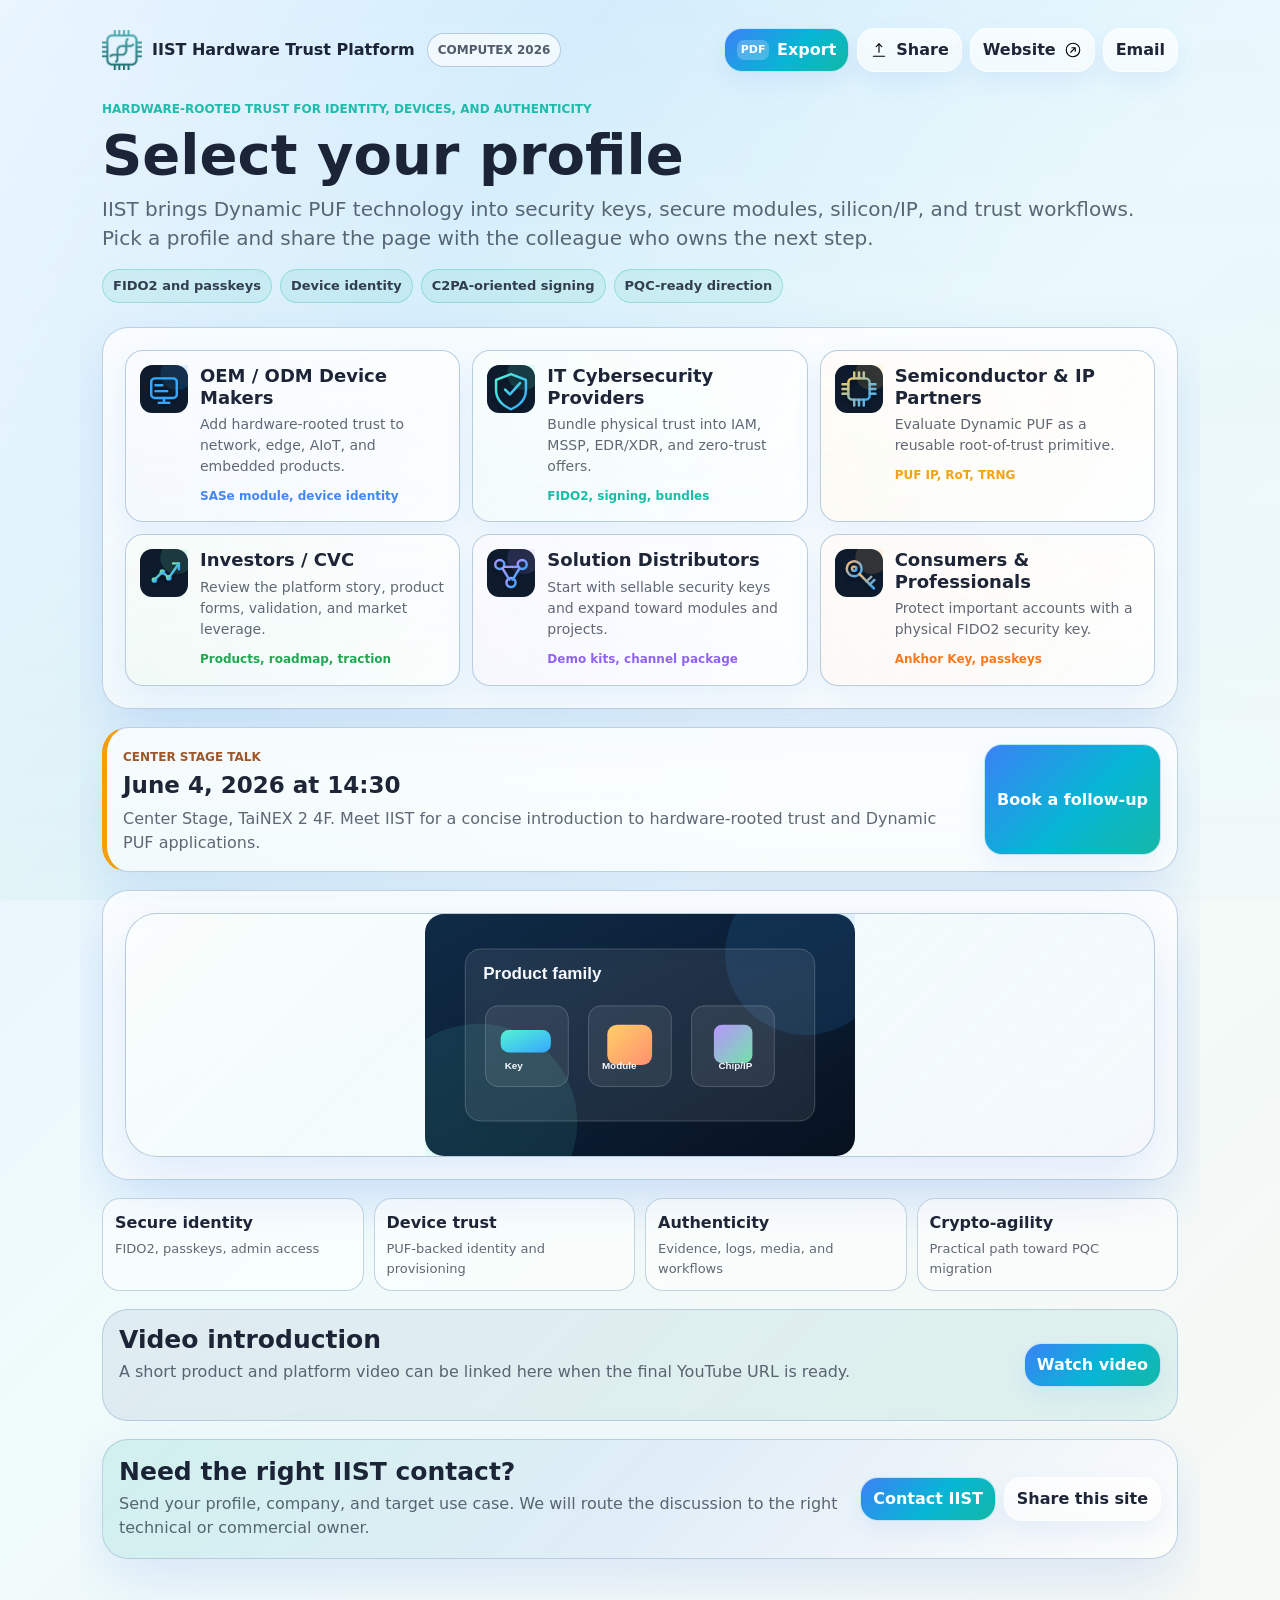
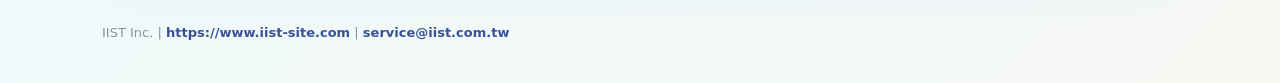
==== index.html @ 04128ac1 "Edit order landing" ====
<!doctype html>
<html lang="en">
<head>
  <meta charset="utf-8">
  <meta name="viewport" content="width=device-width, initial-scale=1">
  <title>IIST Hardware Trust Platform | COMPUTEX 2026</title>
  <meta name="description" content="Mobile brochure for IIST hardware-rooted trust solutions at COMPUTEX 2026.">
  <link rel="stylesheet" href="assets/style.css">
</head>
<body>
  <div class="page-shell">
    <header class="site-header">
      <div class="brand-row">
        <a class="brand" href="index.html" aria-label="IIST COMPUTEX 2026 home">
          <img src="assets/iist-logo.png" alt="" width="40" height="40">
          <span>IIST Hardware Trust Platform</span>
        </a>
        <span class="event-pill">COMPUTEX 2026</span>
      </div>
      <nav class="page-actions" aria-label="Page actions">
        <button class="action primary" type="button" data-print-page>
          <span class="pdf-mark" aria-hidden="true">PDF</span>
          Export
        </button>
        <button class="action secondary" type="button" data-share-page aria-describedby="share-status">
          <img class="action-icon" src="assets/icon-share.svg" alt="" width="18" height="18">
          Share
        </button>
        <a class="button-link secondary" href="https://www.iist-site.com">
          Website
          <img class="action-icon" src="assets/icon-external.svg" alt="" width="18" height="18">
        </a>
        <a class="button-link secondary" href="mailto:service@iist.com.tw?subject=COMPUTEX%202026%20IIST%20Inquiry">Email</a>
      </nav>
    </header>

    <main>
      <section class="hero home-hero">
        <div class="hero-copy">
          <p class="eyebrow">Hardware-rooted trust for identity, devices, and authenticity</p>
          <h1>Select your profile</h1>
          <p class="lede">IIST brings Dynamic PUF technology into security keys, secure modules, silicon/IP, and trust workflows. Pick a profile and share the page with the colleague who owns the next step.</p>
          <div class="chip-row" aria-label="Core themes">
            <span class="chip">FIDO2 and passkeys</span>
            <span class="chip">Device identity</span>
            <span class="chip">C2PA-oriented signing</span>
            <span class="chip">PQC-ready direction</span>
          </div>
        </div>
      </section>

      <section class="content-band" aria-labelledby="profiles-title">
        <div class="section-inner">
          <h2 class="visually-hidden" id="profiles-title">Profile choices</h2>
          <div class="persona-grid">
            <a class="persona-card" style="--card-rgb: 59, 130, 246" href="pages/oem-odm.html">
              <img src="assets/icon-device.svg" alt="" width="48" height="48">
              <div>
                <h3>OEM / ODM Device Makers</h3>
                <p>Add hardware-rooted trust to network, edge, AIoT, and embedded products.</p>
                <span class="card-kicker">SASe module, device identity</span>
              </div>
            </a>
            <a class="persona-card" style="--card-rgb: 20, 184, 166" href="pages/cybersecurity.html">
              <img src="assets/icon-shield.svg" alt="" width="48" height="48">
              <div>
                <h3>IT Cybersecurity Providers</h3>
                <p>Bundle physical trust into IAM, MSSP, EDR/XDR, and zero-trust offers.</p>
                <span class="card-kicker">FIDO2, signing, bundles</span>
              </div>
            </a>
            <a class="persona-card" style="--card-rgb: 245, 158, 11" href="pages/semiconductor.html">
              <img src="assets/icon-chip.svg" alt="" width="48" height="48">
              <div>
                <h3>Semiconductor &amp; IP Partners</h3>
                <p>Evaluate Dynamic PUF as a reusable root-of-trust primitive.</p>
                <span class="card-kicker">PUF IP, RoT, TRNG</span>
              </div>
            </a>
            <a class="persona-card" style="--card-rgb: 22, 163, 74" href="pages/vc-cvc.html">
              <img src="assets/icon-growth.svg" alt="" width="48" height="48">
              <div>
                <h3>Investors / CVC</h3>
                <p>Review the platform story, product forms, validation, and market leverage.</p>
                <span class="card-kicker">Products, roadmap, traction</span>
              </div>
            </a>
            <a class="persona-card" style="--card-rgb: 139, 92, 246" href="pages/distributors.html">
              <img src="assets/icon-network.svg" alt="" width="48" height="48">
              <div>
                <h3>Solution Distributors</h3>
                <p>Start with sellable security keys and expand toward modules and projects.</p>
                <span class="card-kicker">Demo kits, channel package</span>
              </div>
            </a>
            <a class="persona-card" style="--card-rgb: 249, 115, 22" href="pages/consumers.html">
              <img src="assets/icon-key.svg" alt="" width="48" height="48">
              <div>
                <h3>Consumers &amp; Professionals</h3>
                <p>Protect important accounts with a physical FIDO2 security key.</p>
                <span class="card-kicker">Ankhor Key, passkeys</span>
              </div>
            </a>
          </div>
        </div>
      </section>

      <section class="talk-band" aria-labelledby="talk-title">
        <div>
          <span class="talk-label">Center Stage talk</span>
          <strong id="talk-title">June 4, 2026 at 14:30</strong>
          <p>Center Stage, TaiNEX 2 4F. Meet IIST for a concise introduction to hardware-rooted trust and Dynamic PUF applications.</p>
        </div>
        <a class="button-link primary" href="mailto:service@iist.com.tw?subject=COMPUTEX%202026%20Center%20Stage%20Talk%20Follow-up">Book a follow-up</a>
      </section>

      <section class="content-band desktop-product-band" aria-label="IIST product family overview">
        <div class="section-inner">
          <figure class="hero-visual wide">
            <img src="assets/visual-products.svg" alt="IIST product family overview">
          </figure>
        </div>
      </section>

      <section class="focus-strip" aria-label="IIST focus areas">
        <div class="focus-item"><strong>Secure identity</strong><span>FIDO2, passkeys, admin access</span></div>
        <div class="focus-item"><strong>Device trust</strong><span>PUF-backed identity and provisioning</span></div>
        <div class="focus-item"><strong>Authenticity</strong><span>Evidence, logs, media, and workflows</span></div>
        <div class="focus-item"><strong>Crypto-agility</strong><span>Practical path toward PQC migration</span></div>
      </section>

      <section class="media-band" aria-labelledby="video-title">
        <div>
          <h2 id="video-title">Video introduction</h2>
          <p>A short product and platform video can be linked here when the final YouTube URL is ready.</p>
          <div class="video-status" id="video-status" role="status" aria-live="polite"></div>
        </div>
        <a class="button-link primary" href="#" data-video-placeholder>Watch video</a>
      </section>

      <section class="contact-band">
        <div>
          <h2>Need the right IIST contact?</h2>
          <p>Send your profile, company, and target use case. We will route the discussion to the right technical or commercial owner.</p>
        </div>
        <div class="contact-actions">
          <a class="button-link primary" href="mailto:service@iist.com.tw?subject=COMPUTEX%202026%20IIST%20Inquiry">Contact IIST</a>
          <button class="action secondary" type="button" data-share-page aria-describedby="share-status">Share this site</button>
        </div>
      </section>
    </main>

    <footer class="site-footer">
      <div id="share-status" class="share-status" role="status" aria-live="polite"></div>
      <div>IIST Inc. | <a href="https://www.iist-site.com">https://www.iist-site.com</a> | <a href="mailto:service@iist.com.tw">service@iist.com.tw</a></div>
    </footer>
  </div>
  <script src="assets/site.js"></script>
</body>
</html>
---- assets/style.css ----
:root {
  --primary-blue: #3b82f6;
  --primary-blue-dark: #2563eb;
  --accent-teal: #14b8a6;
  --accent-cyan: #06b6d4;
  --accent-sky: #38bdf8;
  --accent-navy: #1e3a8a;
  --window: #edf5ff;
  --surface: rgba(255, 255, 255, 0.72);
  --surface-strong: rgba(255, 255, 255, 0.86);
  --surface-soft: rgba(255, 255, 255, 0.54);
  --border: rgba(170, 194, 217, 0.74);
  --border-strong: rgba(118, 148, 181, 0.72);
  --text: rgba(15, 23, 42, 0.94);
  --muted: rgba(30, 41, 59, 0.70);
  --quiet: rgba(51, 65, 85, 0.56);
  --on-accent: rgba(255, 255, 255, 0.98);
  --accent: #14b8a6;
  --accent-rgb: 20, 184, 166;
  --warm: #f59e0b;
  --radius-sm: 14px;
  --radius-md: 18px;
  --radius-lg: 26px;
  --radius-xl: 32px;
  --shadow: 0 22px 55px rgba(37, 99, 235, 0.12);
  --font: "Segoe UI Variable Text", Aptos, "Segoe UI", system-ui, sans-serif;
}

* {
  box-sizing: border-box;
}

html {
  scroll-behavior: smooth;
}

body {
  margin: 0;
  min-width: 320px;
  font-family: var(--font);
  color: var(--text);
  background:
    linear-gradient(135deg, rgba(219, 234, 254, 0.76), rgba(240, 253, 250, 0.72) 46%, rgba(255, 251, 235, 0.54)),
    var(--window);
  line-height: 1.5;
  text-rendering: optimizeLegibility;
  overflow-x: hidden;
}

body::before {
  content: "";
  position: fixed;
  inset: 0;
  z-index: -1;
  background:
    linear-gradient(120deg, rgba(255, 255, 255, 0.62), rgba(255, 255, 255, 0.08) 34%, rgba(255, 255, 255, 0.42) 68%),
    linear-gradient(180deg, rgba(56, 189, 248, 0.13), rgba(20, 184, 166, 0.06));
  pointer-events: none;
}

a {
  color: inherit;
  text-decoration: none;
}

button,
input,
textarea {
  font: inherit;
}

button {
  cursor: pointer;
}

img {
  display: block;
  max-width: 100%;
}

.visually-hidden {
  position: absolute;
  width: 1px;
  height: 1px;
  margin: -1px;
  padding: 0;
  overflow: hidden;
  clip: rect(0 0 0 0);
  white-space: nowrap;
  border: 0;
}

.page-shell {
  width: min(1120px, 100%);
  margin: 0 auto;
  padding: 12px 14px 28px;
  overflow-x: hidden;
}

.site-header {
  display: grid;
  gap: 10px;
  align-items: center;
  padding: 4px 0 10px;
}

.brand-row {
  display: flex;
  align-items: center;
  justify-content: space-between;
  gap: 12px;
}

.brand {
  display: inline-flex;
  min-width: 0;
  align-items: center;
  gap: 10px;
  font-weight: 780;
}

.brand img {
  width: 40px;
  height: 40px;
  object-fit: contain;
  flex: 0 0 auto;
}

.brand span {
  min-width: 0;
  overflow-wrap: anywhere;
}

.event-pill {
  flex: 0 0 auto;
  border: 1px solid rgba(170, 194, 217, 0.84);
  background: rgba(255, 255, 255, 0.62);
  color: rgba(30, 41, 59, 0.76);
  border-radius: 999px;
  padding: 7px 10px;
  font-size: 12px;
  font-weight: 720;
}

.page-actions {
  display: grid;
  grid-template-columns: repeat(2, minmax(0, 1fr));
  gap: 8px;
}

.action,
.button-link {
  min-height: 42px;
  display: inline-flex;
  align-items: center;
  justify-content: center;
  gap: 8px;
  border-radius: var(--radius-md);
  border: 1px solid rgba(255, 255, 255, 0.72);
  background: linear-gradient(180deg, rgba(255, 255, 255, 0.88), rgba(255, 255, 255, 0.68));
  color: var(--text);
  font-weight: 720;
  padding: 9px 12px;
  box-shadow: 0 10px 24px rgba(37, 99, 235, 0.08);
  white-space: nowrap;
}

.action:hover,
.button-link:hover {
  border-color: rgba(56, 189, 248, 0.72);
}

.action.primary,
.button-link.primary {
  background: linear-gradient(135deg, var(--primary-blue), var(--accent-cyan) 56%, var(--accent-teal));
  color: var(--on-accent);
}

.action.secondary,
.button-link.secondary {
  background: linear-gradient(180deg, rgba(255, 255, 255, 0.72), rgba(255, 255, 255, 0.54));
}

.action-icon {
  width: 18px;
  height: 18px;
  flex: 0 0 auto;
}

.pdf-mark {
  display: inline-flex;
  align-items: center;
  justify-content: center;
  width: 32px;
  min-width: 32px;
  height: 20px;
  border-radius: 7px;
  background: rgba(30, 58, 138, 0.10);
  color: rgba(30, 58, 138, 0.92);
  font-size: 11px;
  font-weight: 820;
}

.action.primary .pdf-mark {
  background: rgba(255, 255, 255, 0.22);
  color: var(--on-accent);
}

.hero {
  display: grid;
  gap: 18px;
  padding: 12px 0 6px;
}

.home-hero {
  display: block;
}

.hero-copy {
  min-width: 0;
  max-width: 100%;
}

.eyebrow {
  margin: 0 0 8px;
  color: rgba(var(--accent-rgb), 0.95);
  font-size: 12px;
  font-weight: 820;
  text-transform: uppercase;
  letter-spacing: 0;
}

h1,
h2,
h3,
p {
  overflow-wrap: anywhere;
}

h1 {
  margin: 0;
  font-size: 39px;
  line-height: 1.02;
  letter-spacing: 0;
}

h2 {
  margin: 0;
  font-size: 25px;
  line-height: 1.12;
  letter-spacing: 0;
}

h3 {
  margin: 0;
  font-size: 18px;
  line-height: 1.2;
  letter-spacing: 0;
}

.lede {
  margin: 12px 0 0;
  color: var(--muted);
  font-size: 18px;
  line-height: 1.46;
}

.hero-visual {
  margin: 0;
  min-height: 208px;
  display: grid;
  place-items: center;
  border: 1px solid rgba(170, 194, 217, 0.84);
  border-radius: var(--radius-xl);
  background:
    linear-gradient(135deg, rgba(255, 255, 255, 0.88), rgba(255, 255, 255, 0.54)),
    linear-gradient(135deg, rgba(var(--accent-rgb), 0.22), rgba(59, 130, 246, 0.10));
  box-shadow: var(--shadow);
  overflow: hidden;
}

.hero-visual img {
  width: min(260px, 76%);
}

.hero-visual.wide img {
  width: min(430px, 94%);
}

.chip-row {
  display: flex;
  flex-wrap: wrap;
  gap: 8px;
  margin-top: 16px;
}

.chip {
  min-height: 32px;
  display: inline-flex;
  align-items: center;
  border: 1px solid rgba(var(--accent-rgb), 0.30);
  background: rgba(var(--accent-rgb), 0.10);
  color: rgba(15, 23, 42, 0.82);
  border-radius: 999px;
  padding: 6px 10px;
  font-size: 13px;
  font-weight: 720;
}

.talk-band,
.contact-band,
.content-band {
  width: 100%;
  margin: 18px 0;
  border: 1px solid var(--border);
  background: linear-gradient(180deg, rgba(255, 255, 255, 0.76), rgba(255, 255, 255, 0.56));
  border-radius: var(--radius-lg);
  box-shadow: var(--shadow);
}

.talk-band {
  padding: 16px;
  display: grid;
  gap: 14px;
  border-left: 5px solid var(--warm);
}

.talk-label {
  color: rgba(146, 64, 14, 0.88);
  font-size: 12px;
  font-weight: 820;
  text-transform: uppercase;
}

.talk-band strong {
  display: block;
  margin-top: 4px;
  color: var(--text);
  font-size: 23px;
  line-height: 1.18;
}

.talk-band p {
  margin: 8px 0 0;
  color: var(--muted);
}

.section-inner {
  padding: 18px 16px;
}

.section-head {
  display: grid;
  gap: 8px;
  margin-bottom: 14px;
}

.section-head p {
  margin: 0;
  color: var(--muted);
}

.persona-grid,
.value-grid,
.asset-grid,
.quick-grid {
  display: grid;
  gap: 12px;
}

.persona-card,
.value-card,
.asset-card,
.quick-card {
  position: relative;
  display: grid;
  gap: 10px;
  min-width: 0;
  border: 1px solid rgba(170, 194, 217, 0.82);
  background:
    linear-gradient(180deg, rgba(255, 255, 255, 0.80), rgba(255, 255, 255, 0.58)),
    linear-gradient(135deg, rgba(var(--card-rgb, 20, 184, 166), 0.13), rgba(255, 255, 255, 0));
  border-radius: var(--radius-md);
  padding: 14px;
  box-shadow: 0 12px 30px rgba(37, 99, 235, 0.08);
}

.persona-card {
  grid-template-columns: 50px 1fr;
  align-items: start;
  min-height: 152px;
}

.persona-card:hover {
  border-color: rgba(var(--card-rgb, 20, 184, 166), 0.58);
  transform: translateY(-1px);
}

.persona-card img {
  width: 48px;
  height: 48px;
  object-fit: contain;
}

.persona-card p,
.value-card p,
.asset-card p,
.quick-card p {
  margin: 6px 0 0;
  color: var(--muted);
  font-size: 14px;
}

.card-kicker {
  display: inline-flex;
  margin-top: 10px;
  color: rgba(var(--card-rgb, 20, 184, 166), 0.96);
  font-size: 12px;
  font-weight: 780;
}

.focus-strip {
  display: grid;
  grid-template-columns: repeat(2, minmax(0, 1fr));
  gap: 10px;
  margin: 18px 0;
}

.focus-item {
  min-height: 92px;
  border: 1px solid rgba(170, 194, 217, 0.72);
  border-radius: var(--radius-md);
  background: rgba(255, 255, 255, 0.52);
  padding: 12px;
}

.focus-item strong {
  display: block;
}

.focus-item span {
  display: block;
  margin-top: 4px;
  color: var(--muted);
  font-size: 13px;
}

.media-band {
  display: grid;
  gap: 12px;
  align-items: center;
  margin: 18px 0;
  padding: 16px;
  border: 1px solid rgba(170, 194, 217, 0.74);
  border-radius: var(--radius-lg);
  background: linear-gradient(135deg, rgba(30, 58, 138, 0.08), rgba(20, 184, 166, 0.10));
}

.media-band p {
  margin: 6px 0 0;
  color: var(--muted);
}

.back-link {
  display: inline-flex;
  margin: 6px 0 4px;
  color: var(--muted);
  font-weight: 680;
}

.split-band {
  display: grid;
  gap: 18px;
}

.check-list {
  display: grid;
  gap: 9px;
  margin: 12px 0 0;
  padding: 0;
  list-style: none;
}

.check-list li {
  position: relative;
  padding-left: 22px;
  color: rgba(30, 41, 59, 0.82);
}

.check-list li::before {
  content: "";
  position: absolute;
  left: 0;
  top: 0.55em;
  width: 9px;
  height: 9px;
  border-radius: 999px;
  background: var(--accent);
}

.asset-card img {
  width: 100%;
  height: 140px;
  object-fit: contain;
  border: 1px solid rgba(170, 194, 217, 0.56);
  border-radius: var(--radius-sm);
  background: rgba(255, 255, 255, 0.62);
  padding: 8px;
}

.asset-card h3 {
  margin-top: 2px;
}

.contact-band {
  padding: 18px 16px;
  display: grid;
  gap: 14px;
  align-items: center;
  background: linear-gradient(135deg, rgba(var(--accent-rgb), 0.14), rgba(59, 130, 246, 0.10), rgba(255, 255, 255, 0.66));
}

.contact-band p {
  margin: 6px 0 0;
  color: var(--muted);
}

.contact-actions {
  display: grid;
  gap: 8px;
}

.site-footer {
  display: grid;
  gap: 8px;
  padding: 18px 0 4px;
  color: var(--quiet);
  font-size: 13px;
}

.site-footer a {
  color: rgba(30, 58, 138, 0.88);
  font-weight: 700;
}

.video-status,
.share-status {
  min-height: 20px;
  color: var(--quiet);
  font-size: 13px;
}

.desktop-only {
  display: none;
}

@media (max-width: 699px) {
  .site-header,
  .brand-row,
  .page-actions,
  .hero,
  .hero-visual,
  .content-band,
  .talk-band,
  .media-band,
  .contact-band {
    max-width: calc(100vw - 28px);
  }

  .brand-row {
    display: grid;
    grid-template-columns: minmax(0, 1fr);
    justify-content: start;
    justify-items: start;
    gap: 4px;
  }

  .brand {
    width: 100%;
  }

  .brand span {
    font-size: 15px;
  }

  .event-pill {
    margin-left: 50px;
    padding: 6px 9px;
    font-size: 11px;
  }

  .hero-copy {
    width: 362px;
    max-width: 100%;
  }

  .eyebrow {
    max-width: 330px;
    font-size: 11px;
    line-height: 1.28;
  }

  h1 {
    font-size: 36px;
  }

  .lede {
    font-size: 17px;
  }
}

@media (min-width: 700px) {
  .page-shell {
    padding: 18px 22px 36px;
  }

  .site-header {
    grid-template-columns: 1fr auto;
  }

  .brand-row {
    justify-content: flex-start;
  }

  .page-actions {
    grid-template-columns: repeat(4, auto);
  }

  .hero {
    grid-template-columns: minmax(0, 1fr) 38%;
    align-items: center;
    padding-top: 18px;
  }

  h1 {
    font-size: 56px;
  }

  .lede {
    font-size: 20px;
  }

  .talk-band,
  .contact-band,
  .media-band {
    grid-template-columns: minmax(0, 1fr) auto;
  }

  .persona-grid,
  .value-grid,
  .asset-grid {
    grid-template-columns: repeat(3, minmax(0, 1fr));
  }

  .quick-grid {
    grid-template-columns: repeat(2, minmax(0, 1fr));
  }

  .focus-strip {
    grid-template-columns: repeat(4, minmax(0, 1fr));
  }

  .split-band {
    grid-template-columns: repeat(2, minmax(0, 1fr));
  }

  .contact-actions {
    grid-template-columns: repeat(2, auto);
  }

  .desktop-only {
    display: inline;
  }
}

@media (min-width: 980px) {
  .page-shell {
    padding-top: 24px;
  }

  .persona-grid {
    grid-template-columns: repeat(3, minmax(0, 1fr));
  }

  .section-inner {
    padding: 22px;
  }
}

@media print {
  :root {
    --text: #111827;
    --muted: #374151;
    --quiet: #4b5563;
  }

  body {
    background: #ffffff;
  }

  body::before,
  .page-actions,
  .back-link,
  .video-status,
  .share-status {
    display: none !important;
  }

  .page-shell {
    width: auto;
    padding: 0;
  }

  .site-header {
    display: flex;
    justify-content: space-between;
    border-bottom: 1px solid #d1d5db;
    padding-bottom: 6mm;
  }

  .brand img {
    width: 9mm;
    height: 9mm;
  }

  h1 {
    font-size: 28pt;
  }

  h2 {
    font-size: 17pt;
  }

  .hero {
    grid-template-columns: 1fr 60mm;
    gap: 8mm;
  }

  .hero-visual,
  .talk-band,
  .contact-band,
  .content-band,
  .persona-card,
  .value-card,
  .asset-card,
  .quick-card,
  .focus-item,
  .media-band {
    box-shadow: none;
    background: #ffffff;
    border: 1px solid #d1d5db;
    break-inside: avoid;
  }

  .persona-grid,
  .value-grid,
  .asset-grid,
  .quick-grid,
  .focus-strip,
  .split-band {
    grid-template-columns: repeat(2, minmax(0, 1fr));
  }

  .asset-card img {
    height: 34mm;
  }

  .contact-actions {
    display: none;
  }

  .site-footer {
    border-top: 1px solid #d1d5db;
    margin-top: 6mm;
  }

  @page {
    size: A4;
    margin: 11mm;
  }
}
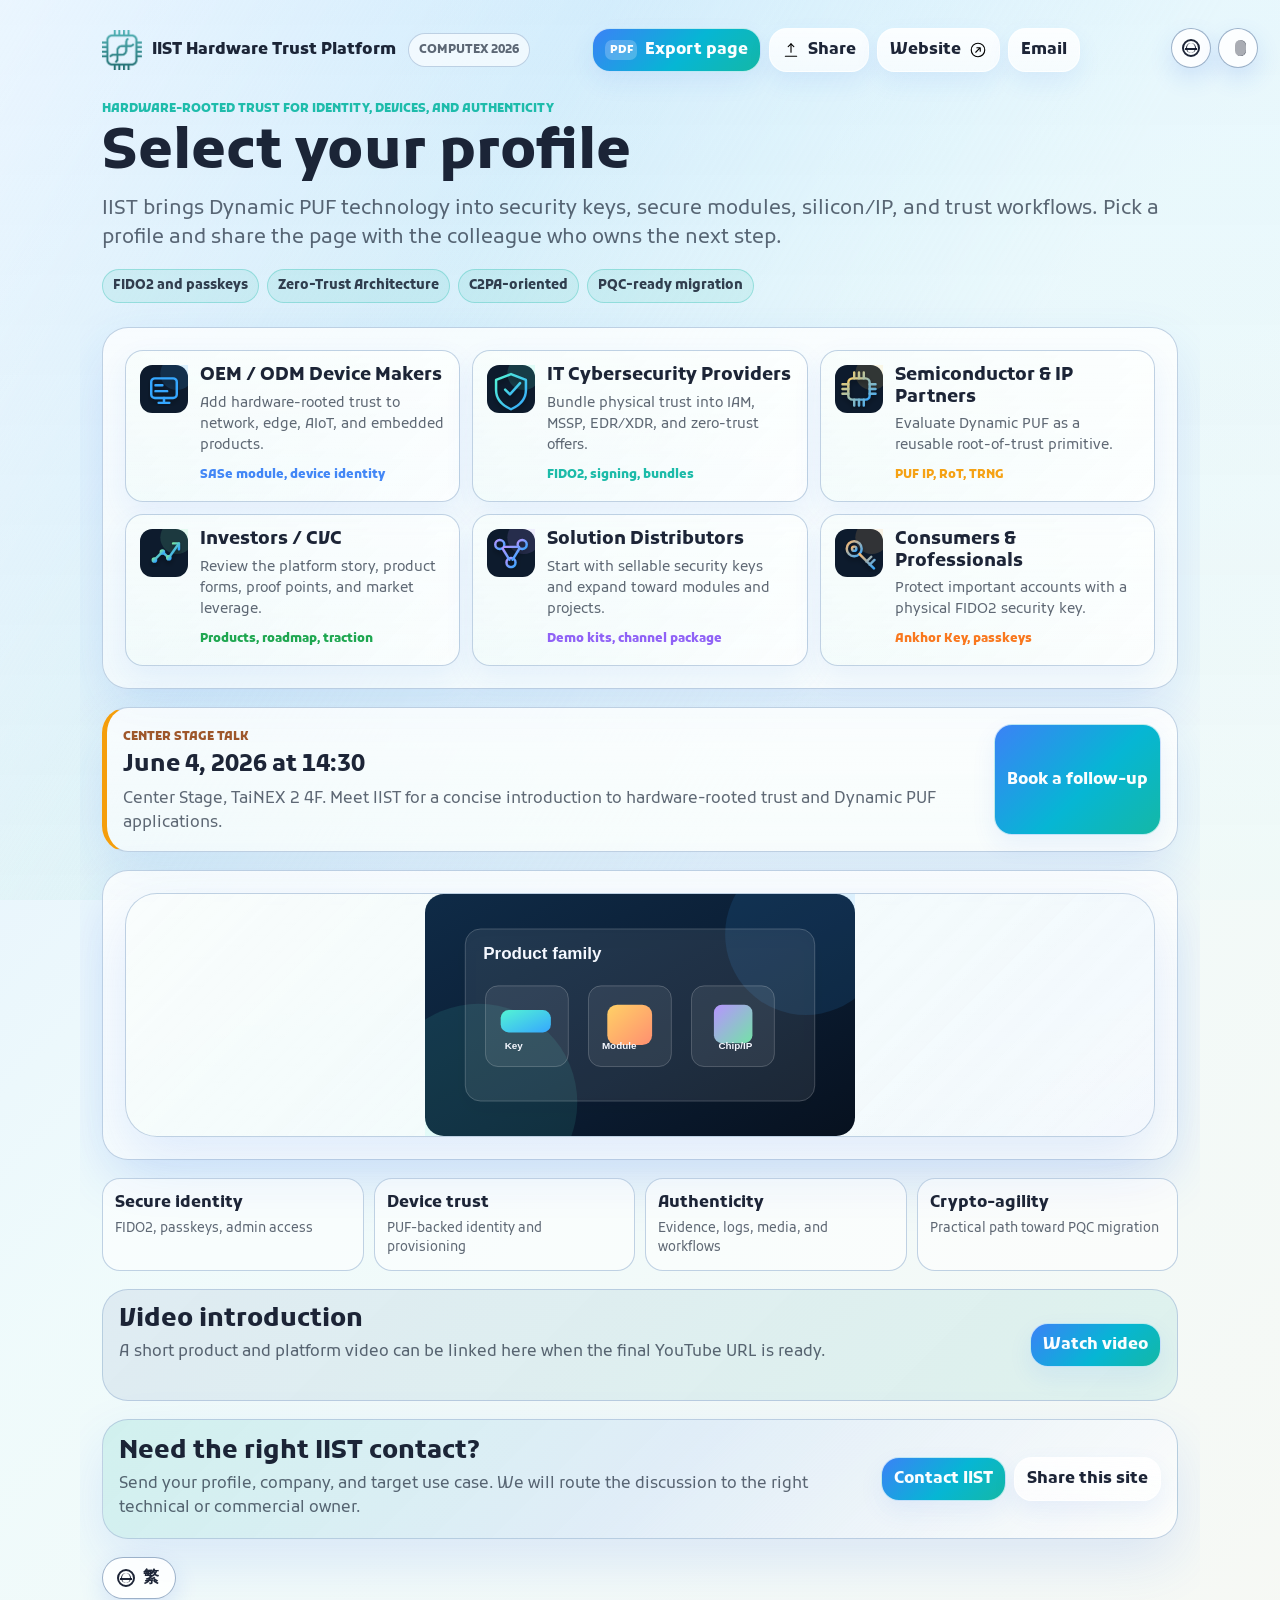
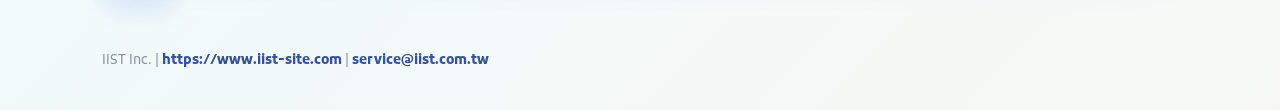
==== commit d01b542a: "Add language and external links" ====
--- a/index.html
+++ b/index.html
@@ -8,6 +8,10 @@
   <link rel="stylesheet" href="assets/style.css">
 </head>
 <body>
+  <div class="top-controls" aria-label="Display controls">
+    <button class="control-toggle language-toggle" type="button" data-language-toggle aria-label="Switch language"><span class="globe-icon" aria-hidden="true"></span><span class="language-code" data-no-i18n>繁</span></button>
+    <button class="theme-toggle" type="button" data-theme-toggle aria-label="Toggle light or dark mode"><span class="theme-icon" aria-hidden="true"></span></button>
+  </div>
   <div class="page-shell">
     <header class="site-header">
       <div class="brand-row">
@@ -20,7 +24,7 @@
       <nav class="page-actions" aria-label="Page actions">
         <button class="action primary" type="button" data-print-page>
           <span class="pdf-mark" aria-hidden="true">PDF</span>
-          Export
+          Export page
         </button>
         <button class="action secondary" type="button" data-share-page aria-describedby="share-status">
           <img class="action-icon" src="assets/icon-share.svg" alt="" width="18" height="18">
@@ -32,6 +36,9 @@
         </a>
         <a class="button-link secondary" href="mailto:service@iist.com.tw?subject=COMPUTEX%202026%20IIST%20Inquiry">Email</a>
       </nav>
+      <button class="theme-toggle header-theme-toggle" type="button" data-theme-toggle aria-label="Toggle light or dark mode">
+        <span class="theme-icon" aria-hidden="true"></span>
+      </button>
     </header>
 
     <main>
@@ -41,10 +48,10 @@
           <h1>Select your profile</h1>
           <p class="lede">IIST brings Dynamic PUF technology into security keys, secure modules, silicon/IP, and trust workflows. Pick a profile and share the page with the colleague who owns the next step.</p>
           <div class="chip-row" aria-label="Core themes">
-            <span class="chip">FIDO2 and passkeys</span>
-            <span class="chip">Device identity</span>
-            <span class="chip">C2PA-oriented signing</span>
-            <span class="chip">PQC-ready direction</span>
+            <a class="chip" href="https://fidoalliance.org/passkeys/" target="_blank" rel="noopener noreferrer">FIDO2 and passkeys</a>
+            <a class="chip" href="https://www.nist.gov/publications/zero-trust-architecture" target="_blank" rel="noopener noreferrer">Zero-Trust Architecture</a>
+            <a class="chip" href="https://contentcredentials.org/" target="_blank" rel="noopener noreferrer">C2PA-oriented</a>
+            <a class="chip" href="https://pages.nist.gov/nccoe-migration-post-quantum-cryptography/" target="_blank" rel="noopener noreferrer">PQC-ready migration</a>
           </div>
         </div>
       </section>
@@ -81,7 +88,7 @@
               <img src="assets/icon-growth.svg" alt="" width="48" height="48">
               <div>
                 <h3>Investors / CVC</h3>
-                <p>Review the platform story, product forms, validation, and market leverage.</p>
+                <p>Review the platform story, product forms, proof points, and market leverage.</p>
                 <span class="card-kicker">Products, roadmap, traction</span>
               </div>
             </a>
@@ -148,6 +155,9 @@
           <button class="action secondary" type="button" data-share-page aria-describedby="share-status">Share this site</button>
         </div>
       </section>
+      <div class="bottom-controls">
+        <button class="control-toggle language-toggle" type="button" data-language-toggle aria-label="Switch language"><span class="globe-icon" aria-hidden="true"></span><span class="language-code" data-no-i18n>繁</span></button>
+      </div>
     </main>
 
     <footer class="site-footer">
--- a/assets/style.css
+++ b/assets/style.css
@@ -1,4 +1,7 @@
+@import url("https://fonts.googleapis.com/css2?family=Kufam:wght@400;500;600;700;800&display=swap");
+
 :root {
+  color-scheme: light;
   --primary-blue: #3b82f6;
   --primary-blue-dark: #2563eb;
   --accent-teal: #14b8a6;
@@ -23,7 +26,83 @@
   --radius-lg: 26px;
   --radius-xl: 32px;
   --shadow: 0 22px 55px rgba(37, 99, 235, 0.12);
-  --font: "Segoe UI Variable Text", Aptos, "Segoe UI", system-ui, sans-serif;
+  --font: "Kufam", "Segoe UI Variable Text", Aptos, "Segoe UI", system-ui, sans-serif;
+  --body-bg: linear-gradient(135deg, rgba(219, 234, 254, 0.76), rgba(240, 253, 250, 0.72) 46%, rgba(255, 251, 235, 0.54)), var(--window);
+  --ambient-bg: linear-gradient(120deg, rgba(255, 255, 255, 0.62), rgba(255, 255, 255, 0.08) 34%, rgba(255, 255, 255, 0.42) 68%), linear-gradient(180deg, rgba(56, 189, 248, 0.13), rgba(20, 184, 166, 0.06));
+  --panel-bg: linear-gradient(180deg, rgba(255, 255, 255, 0.76), rgba(255, 255, 255, 0.56));
+  --card-bg: linear-gradient(180deg, rgba(255, 255, 255, 0.80), rgba(255, 255, 255, 0.58)), linear-gradient(135deg, rgba(var(--card-rgb, 20, 184, 166), 0.13), rgba(255, 255, 255, 0));
+  --control-bg: linear-gradient(180deg, rgba(255, 255, 255, 0.88), rgba(255, 255, 255, 0.68));
+  --control-border: rgba(255, 255, 255, 0.72);
+  --event-bg: rgba(255, 255, 255, 0.62);
+  --hero-visual-bg: linear-gradient(135deg, rgba(255, 255, 255, 0.88), rgba(255, 255, 255, 0.54)), linear-gradient(135deg, rgba(var(--accent-rgb), 0.22), rgba(59, 130, 246, 0.10));
+  --chip-text: rgba(15, 23, 42, 0.82);
+  --list-text: rgba(30, 41, 59, 0.82);
+  --footer-link: rgba(30, 58, 138, 0.88);
+  --talk-label: rgba(146, 64, 14, 0.88);
+  --media-bg: linear-gradient(135deg, rgba(30, 58, 138, 0.08), rgba(20, 184, 166, 0.10));
+  --contact-bg: linear-gradient(135deg, rgba(var(--accent-rgb), 0.14), rgba(59, 130, 246, 0.10), rgba(255, 255, 255, 0.66));
+}
+
+@media (prefers-color-scheme: dark) {
+  :root:not([data-theme]) {
+    color-scheme: dark;
+    --window: #07111f;
+    --surface: rgba(15, 23, 42, 0.72);
+    --surface-strong: rgba(15, 23, 42, 0.88);
+    --surface-soft: rgba(30, 41, 59, 0.62);
+    --border: rgba(125, 211, 252, 0.26);
+    --border-strong: rgba(148, 163, 184, 0.40);
+    --text: rgba(248, 250, 252, 0.94);
+    --muted: rgba(203, 213, 225, 0.76);
+    --quiet: rgba(148, 163, 184, 0.74);
+    --shadow: 0 22px 55px rgba(0, 0, 0, 0.34);
+    --body-bg: linear-gradient(135deg, rgba(15, 23, 42, 0.96), rgba(8, 47, 73, 0.90) 48%, rgba(19, 78, 74, 0.76)), var(--window);
+    --ambient-bg: linear-gradient(120deg, rgba(14, 165, 233, 0.18), rgba(15, 23, 42, 0.06) 36%, rgba(20, 184, 166, 0.15) 68%), linear-gradient(180deg, rgba(2, 6, 23, 0.40), rgba(2, 6, 23, 0.78));
+    --panel-bg: linear-gradient(180deg, rgba(15, 23, 42, 0.82), rgba(15, 23, 42, 0.64));
+    --card-bg: linear-gradient(180deg, rgba(15, 23, 42, 0.84), rgba(15, 23, 42, 0.66)), linear-gradient(135deg, rgba(var(--card-rgb, 20, 184, 166), 0.20), rgba(15, 23, 42, 0));
+    --control-bg: linear-gradient(180deg, rgba(30, 41, 59, 0.86), rgba(15, 23, 42, 0.68));
+    --control-border: rgba(148, 163, 184, 0.30);
+    --event-bg: rgba(15, 23, 42, 0.74);
+    --hero-visual-bg: linear-gradient(135deg, rgba(15, 23, 42, 0.86), rgba(30, 41, 59, 0.64)), linear-gradient(135deg, rgba(var(--accent-rgb), 0.24), rgba(59, 130, 246, 0.14));
+    --chip-text: rgba(241, 245, 249, 0.90);
+    --list-text: rgba(226, 232, 240, 0.84);
+    --footer-link: rgba(125, 211, 252, 0.94);
+    --talk-label: rgba(251, 191, 36, 0.90);
+    --media-bg: linear-gradient(135deg, rgba(14, 165, 233, 0.16), rgba(20, 184, 166, 0.13));
+    --contact-bg: linear-gradient(135deg, rgba(var(--accent-rgb), 0.18), rgba(37, 99, 235, 0.16), rgba(15, 23, 42, 0.66));
+  }
+}
+
+:root[data-theme="dark"] {
+  color-scheme: dark;
+  --window: #07111f;
+  --surface: rgba(15, 23, 42, 0.72);
+  --surface-strong: rgba(15, 23, 42, 0.88);
+  --surface-soft: rgba(30, 41, 59, 0.62);
+  --border: rgba(125, 211, 252, 0.26);
+  --border-strong: rgba(148, 163, 184, 0.40);
+  --text: rgba(248, 250, 252, 0.94);
+  --muted: rgba(203, 213, 225, 0.76);
+  --quiet: rgba(148, 163, 184, 0.74);
+  --shadow: 0 22px 55px rgba(0, 0, 0, 0.34);
+  --body-bg: linear-gradient(135deg, rgba(15, 23, 42, 0.96), rgba(8, 47, 73, 0.90) 48%, rgba(19, 78, 74, 0.76)), var(--window);
+  --ambient-bg: linear-gradient(120deg, rgba(14, 165, 233, 0.18), rgba(15, 23, 42, 0.06) 36%, rgba(20, 184, 166, 0.15) 68%), linear-gradient(180deg, rgba(2, 6, 23, 0.40), rgba(2, 6, 23, 0.78));
+  --panel-bg: linear-gradient(180deg, rgba(15, 23, 42, 0.82), rgba(15, 23, 42, 0.64));
+  --card-bg: linear-gradient(180deg, rgba(15, 23, 42, 0.84), rgba(15, 23, 42, 0.66)), linear-gradient(135deg, rgba(var(--card-rgb, 20, 184, 166), 0.20), rgba(15, 23, 42, 0));
+  --control-bg: linear-gradient(180deg, rgba(30, 41, 59, 0.86), rgba(15, 23, 42, 0.68));
+  --control-border: rgba(148, 163, 184, 0.30);
+  --event-bg: rgba(15, 23, 42, 0.74);
+  --hero-visual-bg: linear-gradient(135deg, rgba(15, 23, 42, 0.86), rgba(30, 41, 59, 0.64)), linear-gradient(135deg, rgba(var(--accent-rgb), 0.24), rgba(59, 130, 246, 0.14));
+  --chip-text: rgba(241, 245, 249, 0.90);
+  --list-text: rgba(226, 232, 240, 0.84);
+  --footer-link: rgba(125, 211, 252, 0.94);
+  --talk-label: rgba(251, 191, 36, 0.90);
+  --media-bg: linear-gradient(135deg, rgba(14, 165, 233, 0.16), rgba(20, 184, 166, 0.13));
+  --contact-bg: linear-gradient(135deg, rgba(var(--accent-rgb), 0.18), rgba(37, 99, 235, 0.16), rgba(15, 23, 42, 0.66));
+}
+
+:root[data-theme="light"] {
+  color-scheme: light;
 }
 
 * {
@@ -39,9 +118,7 @@
   min-width: 320px;
   font-family: var(--font);
   color: var(--text);
-  background:
-    linear-gradient(135deg, rgba(219, 234, 254, 0.76), rgba(240, 253, 250, 0.72) 46%, rgba(255, 251, 235, 0.54)),
-    var(--window);
+  background: var(--body-bg);
   line-height: 1.5;
   text-rendering: optimizeLegibility;
   overflow-x: hidden;
@@ -52,9 +129,7 @@
   position: fixed;
   inset: 0;
   z-index: -1;
-  background:
-    linear-gradient(120deg, rgba(255, 255, 255, 0.62), rgba(255, 255, 255, 0.08) 34%, rgba(255, 255, 255, 0.42) 68%),
-    linear-gradient(180deg, rgba(56, 189, 248, 0.13), rgba(20, 184, 166, 0.06));
+  background: var(--ambient-bg);
   pointer-events: none;
 }
 
@@ -98,6 +173,7 @@
 }
 
 .site-header {
+  position: relative;
   display: grid;
   gap: 10px;
   align-items: center;
@@ -133,9 +209,9 @@
 
 .event-pill {
   flex: 0 0 auto;
-  border: 1px solid rgba(170, 194, 217, 0.84);
-  background: rgba(255, 255, 255, 0.62);
-  color: rgba(30, 41, 59, 0.76);
+  border: 1px solid var(--border);
+  background: var(--event-bg);
+  color: var(--muted);
   border-radius: 999px;
   padding: 7px 10px;
   font-size: 12px;
@@ -146,6 +222,10 @@
   display: grid;
   grid-template-columns: repeat(2, minmax(0, 1fr));
   gap: 8px;
+}
+
+.header-theme-toggle {
+  display: none;
 }
 
 .action,
@@ -156,8 +236,8 @@
   justify-content: center;
   gap: 8px;
   border-radius: var(--radius-md);
-  border: 1px solid rgba(255, 255, 255, 0.72);
-  background: linear-gradient(180deg, rgba(255, 255, 255, 0.88), rgba(255, 255, 255, 0.68));
+  border: 1px solid var(--control-border);
+  background: var(--control-bg);
   color: var(--text);
   font-weight: 720;
   padding: 9px 12px;
@@ -178,7 +258,142 @@
 
 .action.secondary,
 .button-link.secondary {
-  background: linear-gradient(180deg, rgba(255, 255, 255, 0.72), rgba(255, 255, 255, 0.54));
+  background: var(--control-bg);
+}
+
+.theme-toggle {
+  display: inline-flex;
+  align-items: center;
+  justify-content: center;
+  z-index: 5;
+  min-width: 44px;
+  max-width: 44px;
+  min-height: 44px;
+  max-height: 44px;
+  padding: 0;
+  border-radius: 999px;
+  border: 1px solid var(--border-strong);
+  background: var(--surface-strong);
+  color: var(--text);
+  box-shadow: 0 10px 24px rgba(37, 99, 235, 0.14);
+}
+
+.top-controls {
+  position: fixed;
+  top: 56px;
+  right: 78px;
+  z-index: 60;
+  display: flex;
+  gap: 7px;
+  align-items: center;
+  justify-content: flex-end;
+  width: 87px;
+}
+
+.control-toggle {
+  display: inline-flex;
+  align-items: center;
+  justify-content: center;
+  gap: 6px;
+  min-height: 40px;
+  border-radius: 999px;
+  border: 1px solid var(--border-strong);
+  background: var(--surface-strong);
+  color: var(--text);
+  box-shadow: 0 10px 24px rgba(37, 99, 235, 0.14);
+  font-weight: 760;
+}
+
+.language-toggle {
+  min-width: 46px;
+  padding: 0 10px;
+}
+
+.top-controls .theme-toggle {
+  min-width: 40px;
+  max-width: 40px;
+  min-height: 40px;
+  max-height: 40px;
+  position: static;
+}
+
+.top-controls .language-toggle {
+  min-width: 40px;
+  max-width: 40px;
+  padding: 0;
+}
+
+.top-controls .language-code {
+  display: none;
+}
+
+.globe-icon {
+  position: relative;
+  width: 18px;
+  height: 18px;
+  border: 2px solid currentColor;
+  border-radius: 999px;
+}
+
+.globe-icon::before,
+.globe-icon::after {
+  content: "";
+  position: absolute;
+  inset: 2px;
+  border: 1px solid currentColor;
+  border-top: 0;
+  border-bottom: 0;
+  border-radius: 999px;
+}
+
+.globe-icon::after {
+  inset: 7px 1px auto;
+  height: 0;
+  border: 0;
+  border-top: 2px solid currentColor;
+  border-radius: 0;
+}
+
+.language-code {
+  min-width: 20px;
+  text-align: center;
+}
+
+.theme-icon {
+  display: block;
+  position: relative;
+  width: 18px;
+  height: 18px;
+  margin: 0 auto;
+}
+
+.theme-icon::before {
+  content: "";
+  position: absolute;
+  inset: 2px;
+  border-radius: 999px;
+  background: currentColor;
+}
+
+.theme-icon::after {
+  content: "";
+  position: absolute;
+  inset: 1px;
+  border-radius: 999px;
+  border: 2px solid currentColor;
+  box-shadow: 0 -7px 0 -5px currentColor, 0 7px 0 -5px currentColor, 7px 0 0 -5px currentColor, -7px 0 0 -5px currentColor;
+}
+
+.theme-toggle[data-theme-current="light"] .theme-icon::before {
+  inset: 1px 1px 1px 6px;
+  background: currentColor;
+}
+
+.theme-toggle[data-theme-current="light"] .theme-icon::after {
+  inset: 1px 1px 1px 5px;
+  border: 0;
+  background: var(--event-bg);
+  box-shadow: none;
 }
 
 .action-icon {
@@ -270,11 +485,9 @@
   min-height: 208px;
   display: grid;
   place-items: center;
-  border: 1px solid rgba(170, 194, 217, 0.84);
+  border: 1px solid var(--border);
   border-radius: var(--radius-xl);
-  background:
-    linear-gradient(135deg, rgba(255, 255, 255, 0.88), rgba(255, 255, 255, 0.54)),
-    linear-gradient(135deg, rgba(var(--accent-rgb), 0.22), rgba(59, 130, 246, 0.10));
+  background: var(--hero-visual-bg);
   box-shadow: var(--shadow);
   overflow: hidden;
 }
@@ -300,7 +513,7 @@
   align-items: center;
   border: 1px solid rgba(var(--accent-rgb), 0.30);
   background: rgba(var(--accent-rgb), 0.10);
-  color: rgba(15, 23, 42, 0.82);
+  color: var(--chip-text);
   border-radius: 999px;
   padding: 6px 10px;
   font-size: 13px;
@@ -313,7 +526,7 @@
   width: 100%;
   margin: 18px 0;
   border: 1px solid var(--border);
-  background: linear-gradient(180deg, rgba(255, 255, 255, 0.76), rgba(255, 255, 255, 0.56));
+  background: var(--panel-bg);
   border-radius: var(--radius-lg);
   box-shadow: var(--shadow);
 }
@@ -326,7 +539,7 @@
 }
 
 .talk-label {
-  color: rgba(146, 64, 14, 0.88);
+  color: var(--talk-label);
   font-size: 12px;
   font-weight: 820;
   text-transform: uppercase;
@@ -376,10 +589,8 @@
   display: grid;
   gap: 10px;
   min-width: 0;
-  border: 1px solid rgba(170, 194, 217, 0.82);
-  background:
-    linear-gradient(180deg, rgba(255, 255, 255, 0.80), rgba(255, 255, 255, 0.58)),
-    linear-gradient(135deg, rgba(var(--card-rgb, 20, 184, 166), 0.13), rgba(255, 255, 255, 0));
+  border: 1px solid var(--border);
+  background: var(--card-bg);
   border-radius: var(--radius-md);
   padding: 14px;
   box-shadow: 0 12px 30px rgba(37, 99, 235, 0.08);
@@ -428,9 +639,9 @@
 
 .focus-item {
   min-height: 92px;
-  border: 1px solid rgba(170, 194, 217, 0.72);
+  border: 1px solid var(--border);
   border-radius: var(--radius-md);
-  background: rgba(255, 255, 255, 0.52);
+  background: var(--surface-soft);
   padding: 12px;
 }
 
@@ -451,9 +662,9 @@
   align-items: center;
   margin: 18px 0;
   padding: 16px;
-  border: 1px solid rgba(170, 194, 217, 0.74);
+  border: 1px solid var(--border);
   border-radius: var(--radius-lg);
-  background: linear-gradient(135deg, rgba(30, 58, 138, 0.08), rgba(20, 184, 166, 0.10));
+  background: var(--media-bg);
 }
 
 .media-band p {
@@ -468,6 +679,21 @@
   font-weight: 680;
 }
 
+.bottom-back {
+  margin: 0 0 8px;
+}
+
+.bottom-controls {
+  display: flex;
+  justify-content: flex-start;
+  margin: 12px 0 6px;
+}
+
+.bottom-controls .language-toggle {
+  min-height: 42px;
+  padding: 0 14px;
+}
+
 .split-band {
   display: grid;
   gap: 18px;
@@ -484,7 +710,7 @@
 .check-list li {
   position: relative;
   padding-left: 22px;
-  color: rgba(30, 41, 59, 0.82);
+  color: var(--list-text);
 }
 
 .check-list li::before {
@@ -502,9 +728,9 @@
   width: 100%;
   height: 140px;
   object-fit: contain;
-  border: 1px solid rgba(170, 194, 217, 0.56);
+  border: 1px solid var(--border);
   border-radius: var(--radius-sm);
-  background: rgba(255, 255, 255, 0.62);
+  background: var(--surface-soft);
   padding: 8px;
 }
 
@@ -517,7 +743,7 @@
   display: grid;
   gap: 14px;
   align-items: center;
-  background: linear-gradient(135deg, rgba(var(--accent-rgb), 0.14), rgba(59, 130, 246, 0.10), rgba(255, 255, 255, 0.66));
+  background: var(--contact-bg);
 }
 
 .contact-band p {
@@ -539,7 +765,7 @@
 }
 
 .site-footer a {
-  color: rgba(30, 58, 138, 0.88);
+  color: var(--footer-link);
   font-weight: 700;
 }
 
@@ -575,6 +801,18 @@
     gap: 4px;
   }
 
+  .page-actions {
+    grid-template-columns: repeat(2, minmax(0, 1fr));
+  }
+
+  .theme-toggle {
+    position: static;
+  }
+
+  .header-theme-toggle {
+    display: none;
+  }
+
   .brand {
     width: 100%;
   }
@@ -616,6 +854,7 @@
 
   .site-header {
     grid-template-columns: 1fr auto;
+    padding-right: 98px;
   }
 
   .brand-row {
@@ -624,6 +863,19 @@
 
   .page-actions {
     grid-template-columns: repeat(4, auto);
+  }
+
+  .theme-toggle {
+    position: static;
+  }
+
+  .header-theme-toggle {
+    display: none;
+  }
+
+  .top-controls {
+    top: 28px;
+    right: 22px;
   }
 
   .hero {
@@ -700,6 +952,9 @@
 
   body::before,
   .page-actions,
+  .top-controls,
+  .bottom-controls,
+  .theme-toggle,
   .back-link,
   .video-status,
   .share-status {
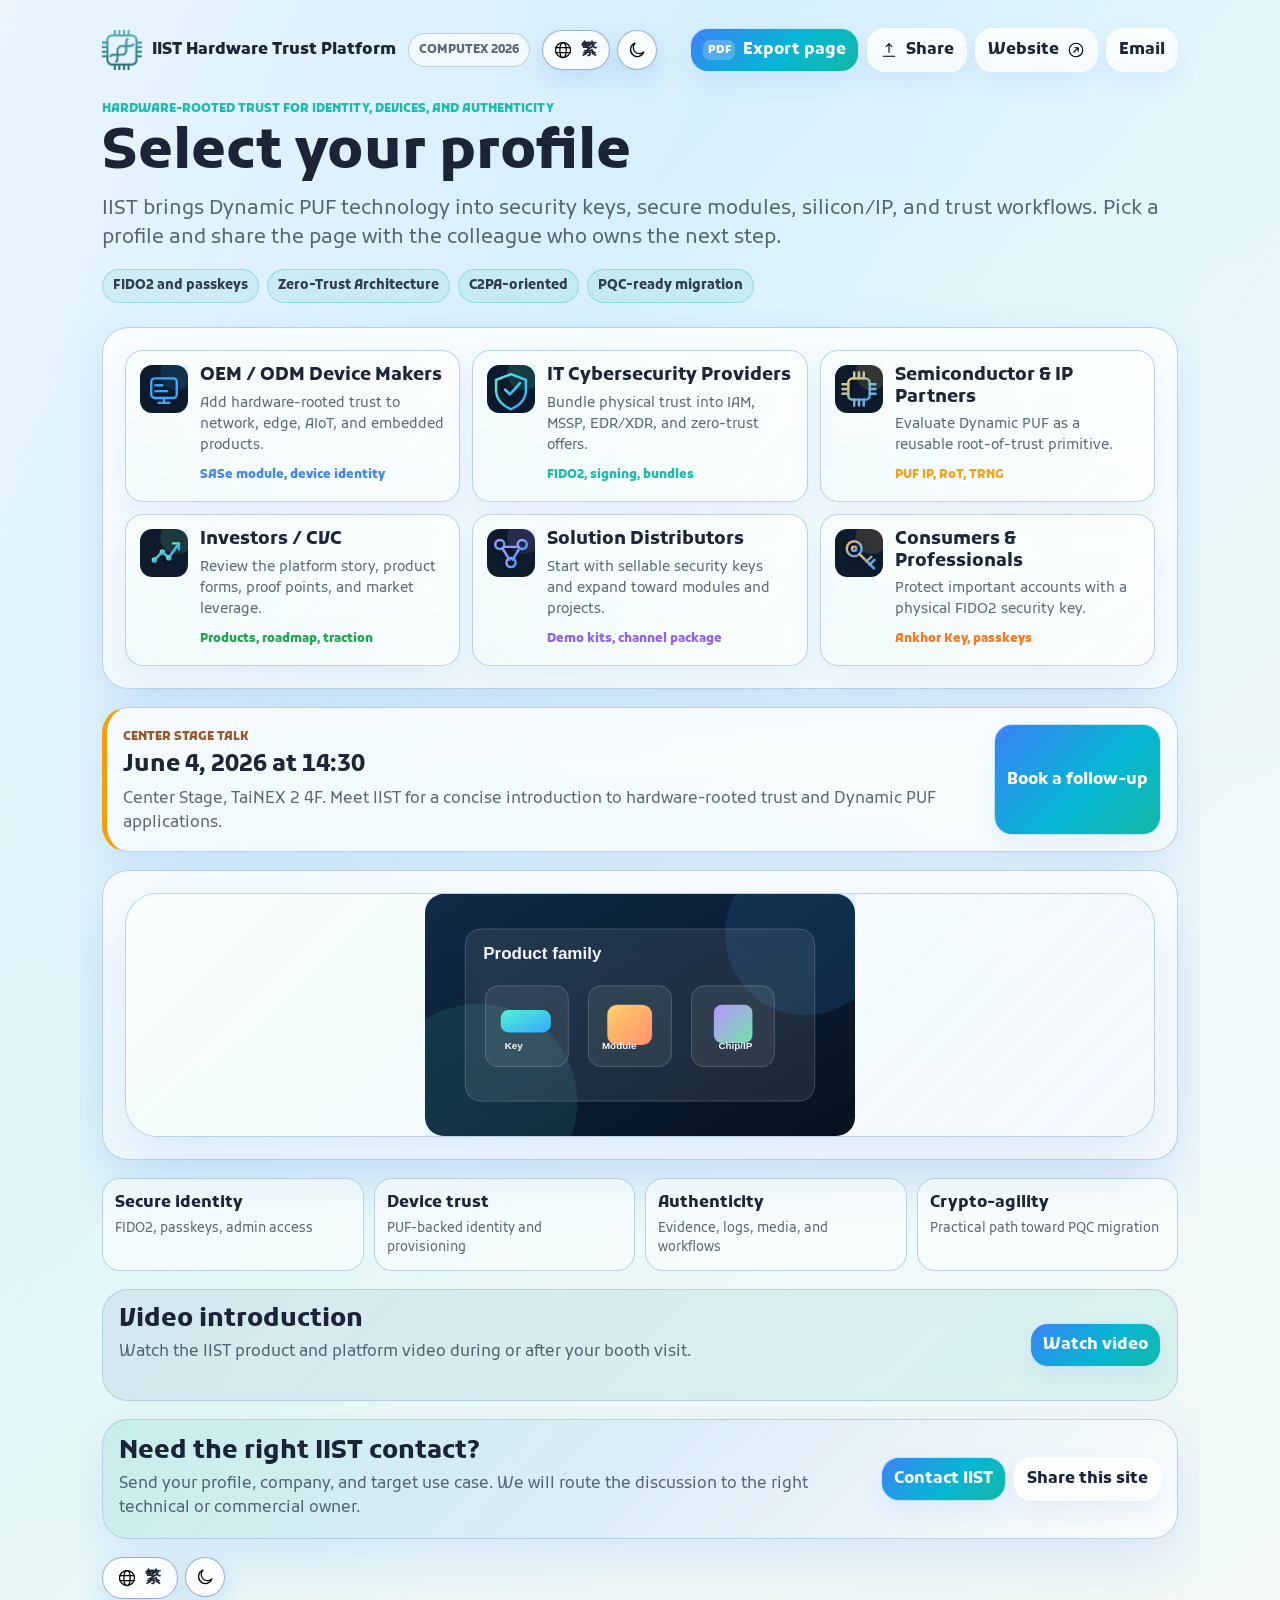
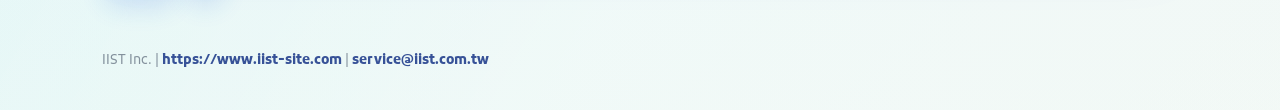
==== commit 25f43e95: "add location and fix template" ====
--- a/index.html
+++ b/index.html
@@ -5,13 +5,12 @@
   <meta name="viewport" content="width=device-width, initial-scale=1">
   <title>IIST Hardware Trust Platform | COMPUTEX 2026</title>
   <meta name="description" content="Mobile brochure for IIST hardware-rooted trust solutions at COMPUTEX 2026.">
+  <link rel="preconnect" href="https://fonts.googleapis.com">
+  <link rel="preconnect" href="https://fonts.gstatic.com" crossorigin>
+  <link href="https://fonts.googleapis.com/css2?family=Kufam:wght@400;500;600;700;800&display=swap" rel="stylesheet">
   <link rel="stylesheet" href="assets/style.css">
 </head>
 <body>
-  <div class="top-controls" aria-label="Display controls">
-    <button class="control-toggle language-toggle" type="button" data-language-toggle aria-label="Switch language"><span class="globe-icon" aria-hidden="true"></span><span class="language-code" data-no-i18n>繁</span></button>
-    <button class="theme-toggle" type="button" data-theme-toggle aria-label="Toggle light or dark mode"><span class="theme-icon" aria-hidden="true"></span></button>
-  </div>
   <div class="page-shell">
     <header class="site-header">
       <div class="brand-row">
@@ -19,7 +18,11 @@
           <img src="assets/iist-logo.png" alt="" width="40" height="40">
           <span>IIST Hardware Trust Platform</span>
         </a>
-        <span class="event-pill">COMPUTEX 2026</span>
+        <a class="event-pill" href="pages/where-to-find-us.html" aria-label="Where to find IIST at COMPUTEX 2026" title="Where to find us">COMPUTEX 2026</a>
+        <div class="header-controls" aria-label="Display controls">
+          <button class="control-toggle language-toggle" type="button" data-language-toggle aria-label="Switch language"><img class="control-icon" src="assets/icon-globe.svg" alt="" width="20" height="20"><span class="language-code" data-no-i18n>繁</span></button>
+          <button class="control-toggle theme-toggle" type="button" data-theme-toggle aria-label="Toggle light or dark mode"><img class="control-icon" src="assets/icon-moon.svg" alt="" width="20" height="20" data-theme-icon></button>
+        </div>
       </div>
       <nav class="page-actions" aria-label="Page actions">
         <button class="action primary" type="button" data-print-page>
@@ -36,9 +39,6 @@
         </a>
         <a class="button-link secondary" href="mailto:service@iist.com.tw?subject=COMPUTEX%202026%20IIST%20Inquiry">Email</a>
       </nav>
-      <button class="theme-toggle header-theme-toggle" type="button" data-theme-toggle aria-label="Toggle light or dark mode">
-        <span class="theme-icon" aria-hidden="true"></span>
-      </button>
     </header>
 
     <main>
@@ -139,10 +139,10 @@
       <section class="media-band" aria-labelledby="video-title">
         <div>
           <h2 id="video-title">Video introduction</h2>
-          <p>A short product and platform video can be linked here when the final YouTube URL is ready.</p>
+          <p>Watch the IIST product and platform video during or after your booth visit.</p>
           <div class="video-status" id="video-status" role="status" aria-live="polite"></div>
         </div>
-        <a class="button-link primary" href="#" data-video-placeholder>Watch video</a>
+        <a class="button-link primary" href="pages/video-introduction.html">Watch video</a>
       </section>
 
       <section class="contact-band">
@@ -156,7 +156,8 @@
         </div>
       </section>
       <div class="bottom-controls">
-        <button class="control-toggle language-toggle" type="button" data-language-toggle aria-label="Switch language"><span class="globe-icon" aria-hidden="true"></span><span class="language-code" data-no-i18n>繁</span></button>
+        <button class="control-toggle language-toggle" type="button" data-language-toggle aria-label="Switch language"><img class="control-icon" src="assets/icon-globe.svg" alt="" width="20" height="20"><span class="language-code" data-no-i18n>繁</span></button>
+        <button class="control-toggle theme-toggle" type="button" data-theme-toggle aria-label="Toggle light or dark mode"><img class="control-icon" src="assets/icon-moon.svg" alt="" width="20" height="20" data-theme-icon></button>
       </div>
     </main>
 
--- a/assets/style.css
+++ b/assets/style.css
@@ -1,5 +1,3 @@
-@import url("https://fonts.googleapis.com/css2?family=Kufam:wght@400;500;600;700;800&display=swap");
-
 :root {
   color-scheme: light;
   --primary-blue: #3b82f6;
@@ -41,6 +39,7 @@
   --talk-label: rgba(146, 64, 14, 0.88);
   --media-bg: linear-gradient(135deg, rgba(30, 58, 138, 0.08), rgba(20, 184, 166, 0.10));
   --contact-bg: linear-gradient(135deg, rgba(var(--accent-rgb), 0.14), rgba(59, 130, 246, 0.10), rgba(255, 255, 255, 0.66));
+  --control-icon-filter: none;
 }
 
 @media (prefers-color-scheme: dark) {
@@ -70,6 +69,7 @@
     --talk-label: rgba(251, 191, 36, 0.90);
     --media-bg: linear-gradient(135deg, rgba(14, 165, 233, 0.16), rgba(20, 184, 166, 0.13));
     --contact-bg: linear-gradient(135deg, rgba(var(--accent-rgb), 0.18), rgba(37, 99, 235, 0.16), rgba(15, 23, 42, 0.66));
+    --control-icon-filter: invert(1);
   }
 }
 
@@ -99,6 +99,7 @@
   --talk-label: rgba(251, 191, 36, 0.90);
   --media-bg: linear-gradient(135deg, rgba(14, 165, 233, 0.16), rgba(20, 184, 166, 0.13));
   --contact-bg: linear-gradient(135deg, rgba(var(--accent-rgb), 0.18), rgba(37, 99, 235, 0.16), rgba(15, 23, 42, 0.66));
+  --control-icon-filter: invert(1);
 }
 
 :root[data-theme="light"] {
@@ -118,19 +119,10 @@
   min-width: 320px;
   font-family: var(--font);
   color: var(--text);
-  background: var(--body-bg);
+  background: var(--ambient-bg), var(--body-bg);
   line-height: 1.5;
   text-rendering: optimizeLegibility;
   overflow-x: hidden;
-}
-
-body::before {
-  content: "";
-  position: fixed;
-  inset: 0;
-  z-index: -1;
-  background: var(--ambient-bg);
-  pointer-events: none;
 }
 
 a {
@@ -146,6 +138,10 @@
 
 button {
   cursor: pointer;
+  -webkit-appearance: none;
+  appearance: none;
+  touch-action: manipulation;
+  -webkit-tap-highlight-color: transparent;
 }
 
 img {
@@ -183,7 +179,8 @@
 .brand-row {
   display: flex;
   align-items: center;
-  justify-content: space-between;
+  justify-content: flex-start;
+  flex-wrap: wrap;
   gap: 12px;
 }
 
@@ -208,6 +205,8 @@
 }
 
 .event-pill {
+  display: inline-flex;
+  align-items: center;
   flex: 0 0 auto;
   border: 1px solid var(--border);
   background: var(--event-bg);
@@ -218,14 +217,17 @@
   font-weight: 720;
 }
 
+.event-pill:hover,
+.event-pill:focus-visible {
+  border-color: rgba(var(--accent-rgb), 0.45);
+  color: var(--text);
+}
+
 .page-actions {
   display: grid;
   grid-template-columns: repeat(2, minmax(0, 1fr));
   gap: 8px;
-}
-
-.header-theme-toggle {
-  display: none;
+  width: 100%;
 }
 
 .action,
@@ -242,6 +244,7 @@
   font-weight: 720;
   padding: 9px 12px;
   box-shadow: 0 10px 24px rgba(37, 99, 235, 0.08);
+  min-width: 0;
   white-space: nowrap;
 }
 
@@ -261,33 +264,15 @@
   background: var(--control-bg);
 }
 
-.theme-toggle {
-  display: inline-flex;
-  align-items: center;
-  justify-content: center;
-  z-index: 5;
-  min-width: 44px;
-  max-width: 44px;
-  min-height: 44px;
-  max-height: 44px;
-  padding: 0;
-  border-radius: 999px;
-  border: 1px solid var(--border-strong);
-  background: var(--surface-strong);
-  color: var(--text);
-  box-shadow: 0 10px 24px rgba(37, 99, 235, 0.14);
-}
-
-.top-controls {
-  position: fixed;
-  top: 56px;
-  right: 78px;
-  z-index: 60;
+.page-actions > .action,
+.page-actions > .button-link {
+  width: 100%;
+}
+
+.header-controls {
   display: flex;
   gap: 7px;
   align-items: center;
-  justify-content: flex-end;
-  width: 87px;
 }
 
 .control-toggle {
@@ -309,49 +294,13 @@
   padding: 0 10px;
 }
 
-.top-controls .theme-toggle {
+.theme-toggle {
   min-width: 40px;
   max-width: 40px;
   min-height: 40px;
   max-height: 40px;
+  padding: 0;
   position: static;
-}
-
-.top-controls .language-toggle {
-  min-width: 40px;
-  max-width: 40px;
-  padding: 0;
-}
-
-.top-controls .language-code {
-  display: none;
-}
-
-.globe-icon {
-  position: relative;
-  width: 18px;
-  height: 18px;
-  border: 2px solid currentColor;
-  border-radius: 999px;
-}
-
-.globe-icon::before,
-.globe-icon::after {
-  content: "";
-  position: absolute;
-  inset: 2px;
-  border: 1px solid currentColor;
-  border-top: 0;
-  border-bottom: 0;
-  border-radius: 999px;
-}
-
-.globe-icon::after {
-  inset: 7px 1px auto;
-  height: 0;
-  border: 0;
-  border-top: 2px solid currentColor;
-  border-radius: 0;
 }
 
 .language-code {
@@ -359,41 +308,12 @@
   text-align: center;
 }
 
-.theme-icon {
+.control-icon {
   display: block;
-  position: relative;
-  width: 18px;
-  height: 18px;
-  margin: 0 auto;
-}
-
-.theme-icon::before {
-  content: "";
-  position: absolute;
-  inset: 2px;
-  border-radius: 999px;
-  background: currentColor;
-}
-
-.theme-icon::after {
-  content: "";
-  position: absolute;
-  inset: 1px;
-  border-radius: 999px;
-  border: 2px solid currentColor;
-  box-shadow: 0 -7px 0 -5px currentColor, 0 7px 0 -5px currentColor, 7px 0 0 -5px currentColor, -7px 0 0 -5px currentColor;
-}
-
-.theme-toggle[data-theme-current="light"] .theme-icon::before {
-  inset: 1px 1px 1px 6px;
-  background: currentColor;
-}
-
-.theme-toggle[data-theme-current="light"] .theme-icon::after {
-  inset: 1px 1px 1px 5px;
-  border: 0;
-  background: var(--event-bg);
-  box-shadow: none;
+  width: 20px;
+  height: 20px;
+  object-fit: contain;
+  filter: var(--control-icon-filter);
 }
 
 .action-icon {
@@ -672,6 +592,60 @@
   color: var(--muted);
 }
 
+.video-layout {
+  display: grid;
+  gap: 18px;
+}
+
+.video-frame {
+  width: 100%;
+  aspect-ratio: 16 / 9;
+  overflow: hidden;
+  border: 1px solid var(--border);
+  border-radius: var(--radius-md);
+  background: #000000;
+  box-shadow: 0 18px 40px rgba(15, 23, 42, 0.16);
+}
+
+.video-frame iframe {
+  display: block;
+  width: 100%;
+  height: 100%;
+  border: 0;
+}
+
+.map-layout {
+  display: grid;
+  gap: 14px;
+}
+
+.map-card {
+  display: grid;
+  gap: 10px;
+}
+
+.map-card p {
+  margin: 6px 0 0;
+  color: var(--muted);
+}
+
+.map-image-link {
+  display: block;
+  border: 1px solid var(--border);
+  border-radius: var(--radius-md);
+  background: var(--surface-soft);
+  overflow: hidden;
+}
+
+.map-image-link img {
+  width: 100%;
+  height: auto;
+}
+
+.map-actions {
+  display: flex;
+}
+
 .back-link {
   display: inline-flex;
   margin: 6px 0 4px;
@@ -686,6 +660,7 @@
 .bottom-controls {
   display: flex;
   justify-content: flex-start;
+  gap: 7px;
   margin: 12px 0 6px;
 }
 
@@ -793,24 +768,22 @@
     max-width: calc(100vw - 28px);
   }
 
+  .site-header,
+  .brand-row,
+  .page-actions {
+    width: 100%;
+  }
+
   .brand-row {
-    display: grid;
-    grid-template-columns: minmax(0, 1fr);
+    display: flex;
+    align-items: center;
     justify-content: start;
-    justify-items: start;
-    gap: 4px;
+    gap: 8px;
   }
 
   .page-actions {
     grid-template-columns: repeat(2, minmax(0, 1fr));
-  }
-
-  .theme-toggle {
-    position: static;
-  }
-
-  .header-theme-toggle {
-    display: none;
+    width: min(100%, calc(100vw - 28px));
   }
 
   .brand {
@@ -822,9 +795,22 @@
   }
 
   .event-pill {
-    margin-left: 50px;
     padding: 6px 9px;
     font-size: 11px;
+  }
+
+  .header-controls {
+    gap: 6px;
+  }
+
+  .header-controls .language-toggle {
+    min-width: 40px;
+    max-width: 40px;
+    padding: 0;
+  }
+
+  .header-controls .language-code {
+    display: none;
   }
 
   .hero-copy {
@@ -854,7 +840,6 @@
 
   .site-header {
     grid-template-columns: 1fr auto;
-    padding-right: 98px;
   }
 
   .brand-row {
@@ -863,19 +848,6 @@
 
   .page-actions {
     grid-template-columns: repeat(4, auto);
-  }
-
-  .theme-toggle {
-    position: static;
-  }
-
-  .header-theme-toggle {
-    display: none;
-  }
-
-  .top-controls {
-    top: 28px;
-    right: 22px;
   }
 
   .hero {
@@ -950,9 +922,8 @@
     background: #ffffff;
   }
 
-  body::before,
+  .header-controls,
   .page-actions,
-  .top-controls,
   .bottom-controls,
   .theme-toggle,
   .back-link,
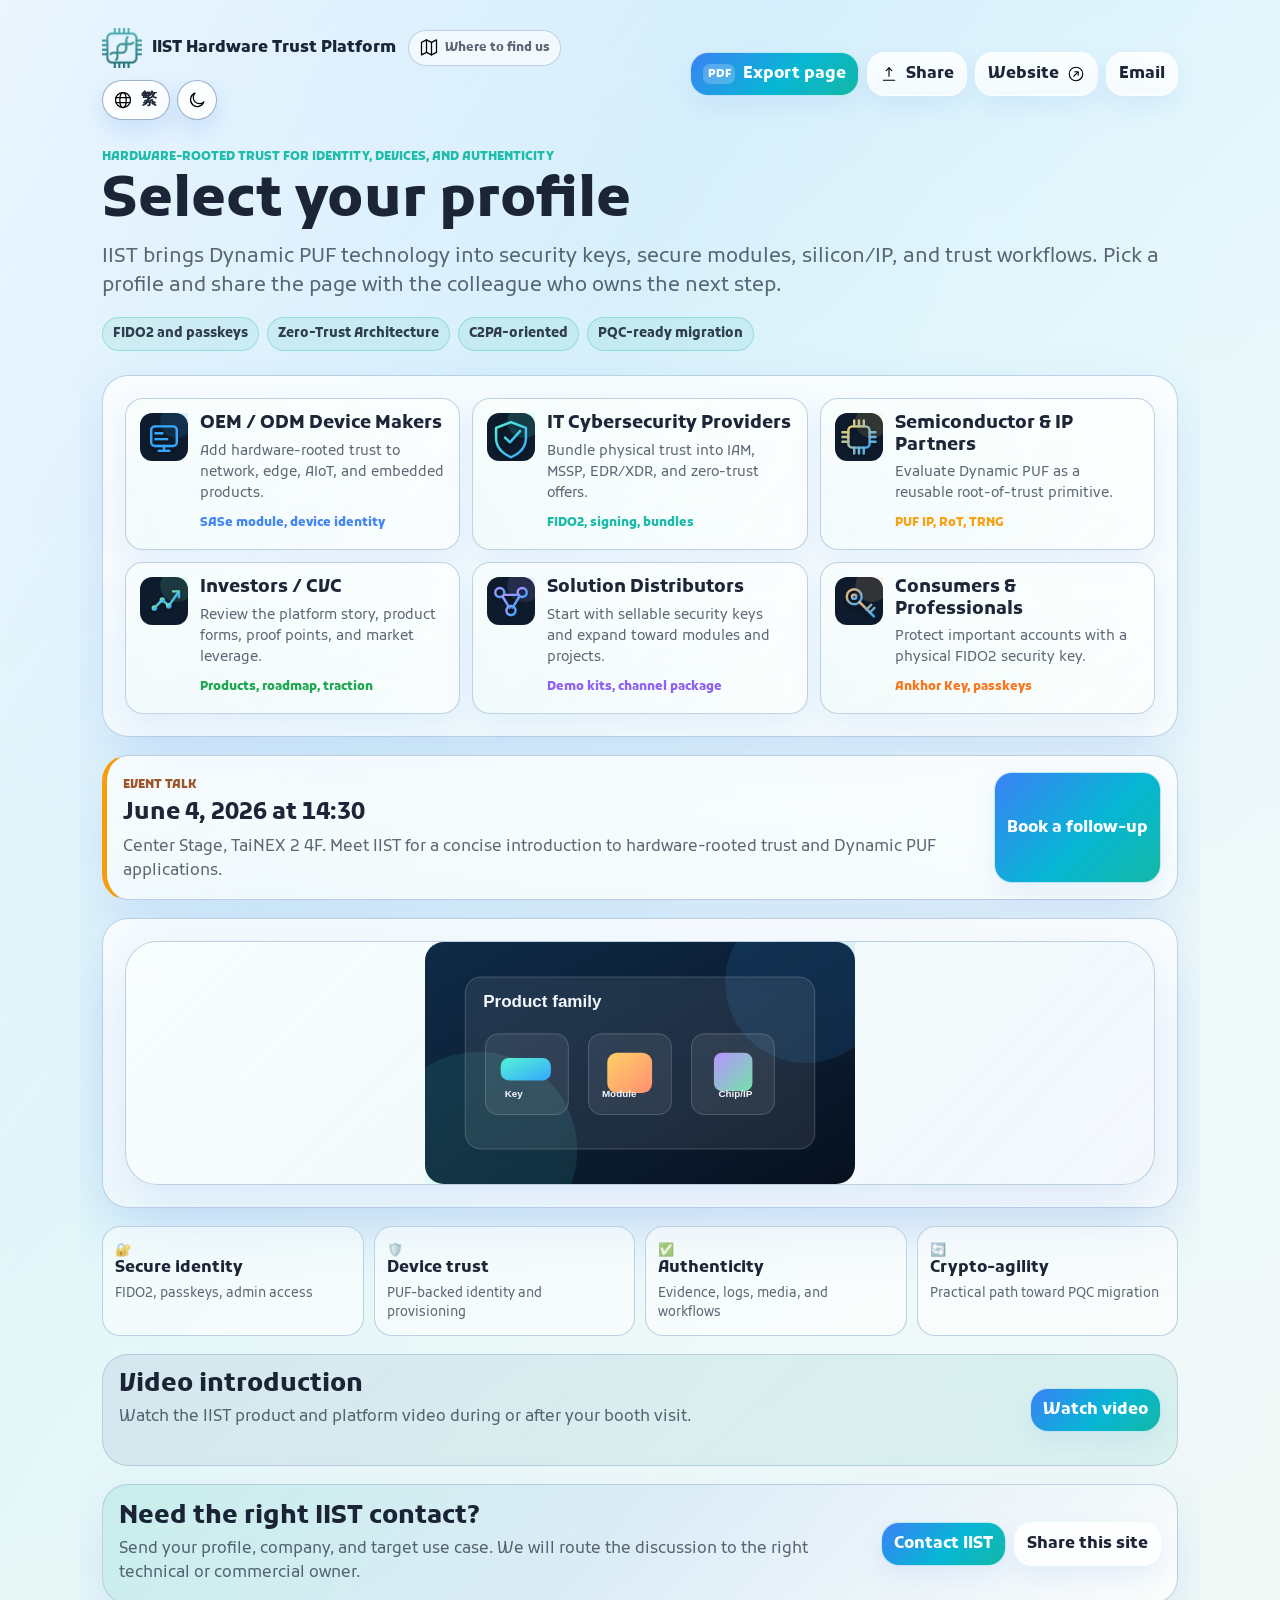
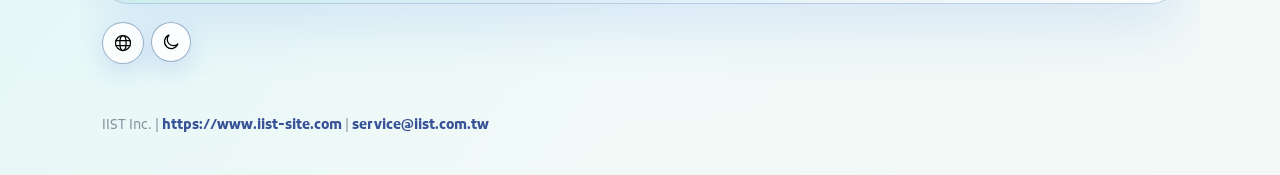
==== commit a50d1752: "fix translation" ====
--- a/index.html
+++ b/index.html
@@ -18,7 +18,7 @@
           <img src="assets/iist-logo.png" alt="" width="40" height="40">
           <span>IIST Hardware Trust Platform</span>
         </a>
-        <a class="event-pill" href="pages/where-to-find-us.html" aria-label="Where to find IIST at COMPUTEX 2026" title="Where to find us">COMPUTEX 2026</a>
+        <a class="event-pill" href="pages/where-to-find-us.html" aria-label="Where to find IIST at COMPUTEX 2026" title="Where to find us"><img class="event-icon control-icon" src="assets/icon-map.svg" alt="" width="18" height="18">Where to find us</a>
         <div class="header-controls" aria-label="Display controls">
           <button class="control-toggle language-toggle" type="button" data-language-toggle aria-label="Switch language"><img class="control-icon" src="assets/icon-globe.svg" alt="" width="20" height="20"><span class="language-code" data-no-i18n>繁</span></button>
           <button class="control-toggle theme-toggle" type="button" data-theme-toggle aria-label="Toggle light or dark mode"><img class="control-icon" src="assets/icon-moon.svg" alt="" width="20" height="20" data-theme-icon></button>
@@ -114,7 +114,7 @@
 
       <section class="talk-band" aria-labelledby="talk-title">
         <div>
-          <span class="talk-label">Center Stage talk</span>
+          <span class="talk-label">Event Talk</span>
           <strong id="talk-title">June 4, 2026 at 14:30</strong>
           <p>Center Stage, TaiNEX 2 4F. Meet IIST for a concise introduction to hardware-rooted trust and Dynamic PUF applications.</p>
         </div>
@@ -130,10 +130,10 @@
       </section>
 
       <section class="focus-strip" aria-label="IIST focus areas">
-        <div class="focus-item"><strong>Secure identity</strong><span>FIDO2, passkeys, admin access</span></div>
-        <div class="focus-item"><strong>Device trust</strong><span>PUF-backed identity and provisioning</span></div>
-        <div class="focus-item"><strong>Authenticity</strong><span>Evidence, logs, media, and workflows</span></div>
-        <div class="focus-item"><strong>Crypto-agility</strong><span>Practical path toward PQC migration</span></div>
+        <div class="focus-item"><strong><span class="title-emoji" data-no-i18n aria-hidden="true">🔐</span>Secure identity</strong><span>FIDO2, passkeys, admin access</span></div>
+        <div class="focus-item"><strong><span class="title-emoji" data-no-i18n aria-hidden="true">🛡️</span>Device trust</strong><span>PUF-backed identity and provisioning</span></div>
+        <div class="focus-item"><strong><span class="title-emoji" data-no-i18n aria-hidden="true">✅</span>Authenticity</strong><span>Evidence, logs, media, and workflows</span></div>
+        <div class="focus-item"><strong><span class="title-emoji" data-no-i18n aria-hidden="true">🔄</span>Crypto-agility</strong><span>Practical path toward PQC migration</span></div>
       </section>
 
       <section class="media-band" aria-labelledby="video-title">
@@ -166,6 +166,6 @@
       <div>IIST Inc. | <a href="https://www.iist-site.com">https://www.iist-site.com</a> | <a href="mailto:service@iist.com.tw">service@iist.com.tw</a></div>
     </footer>
   </div>
-  <script src="assets/site.js"></script>
+  <script src="assets/site.js" charset="utf-8"></script>
 </body>
 </html>
--- a/assets/style.css
+++ b/assets/style.css
@@ -207,6 +207,7 @@
 .event-pill {
   display: inline-flex;
   align-items: center;
+  gap: 6px;
   flex: 0 0 auto;
   border: 1px solid var(--border);
   background: var(--event-bg);
@@ -221,6 +222,11 @@
 .event-pill:focus-visible {
   border-color: rgba(var(--accent-rgb), 0.45);
   color: var(--text);
+}
+
+.event-icon {
+  width: 16px;
+  height: 16px;
 }
 
 .page-actions {
@@ -393,6 +399,14 @@
   letter-spacing: 0;
 }
 
+.title-emoji {
+  display: inline-block;
+  margin-right: 6px;
+  font-family: "Apple Color Emoji", "Segoe UI Emoji", "Noto Color Emoji", sans-serif;
+  line-height: 1;
+  vertical-align: -0.05em;
+}
+
 .lede {
   margin: 12px 0 0;
   color: var(--muted);
@@ -665,8 +679,14 @@
 }
 
 .bottom-controls .language-toggle {
+  min-width: 42px;
+  max-width: 42px;
   min-height: 42px;
-  padding: 0 14px;
+  padding: 0;
+}
+
+.bottom-controls .language-code {
+  display: none;
 }
 
 .split-band {
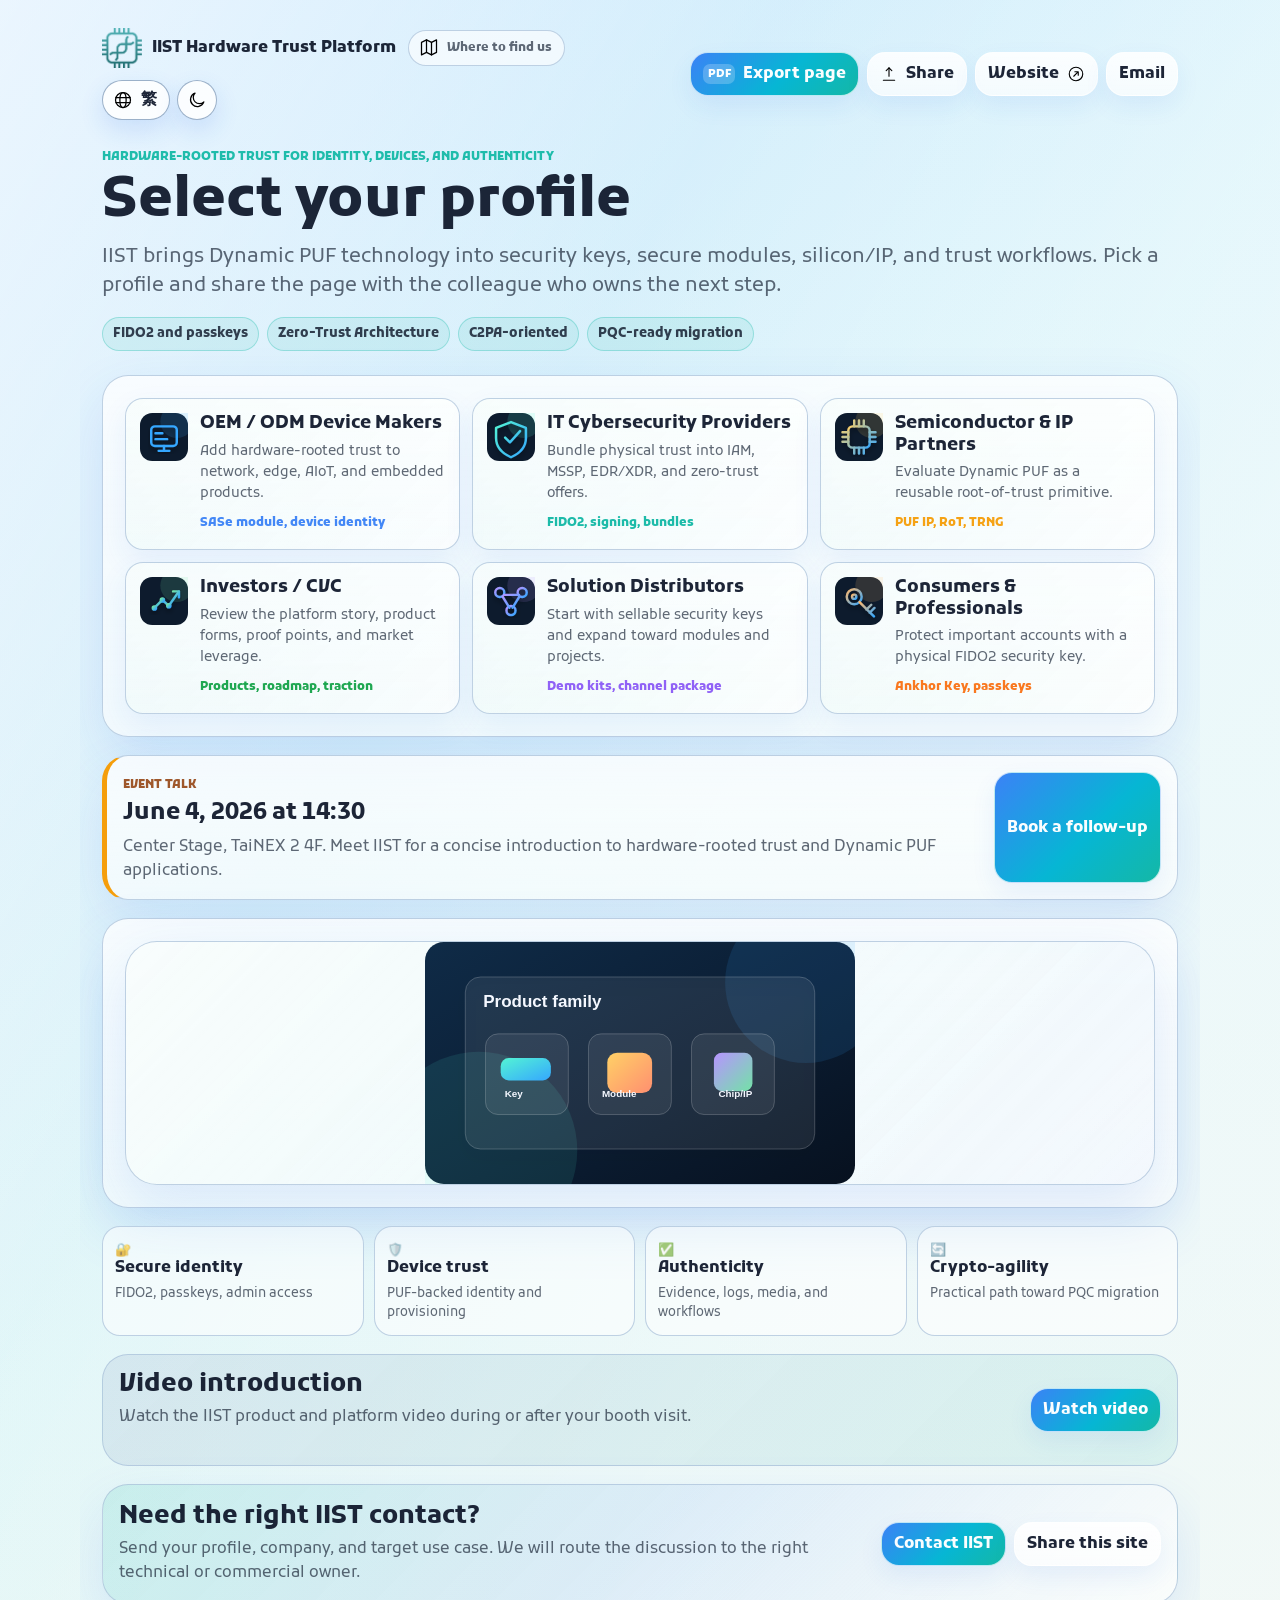
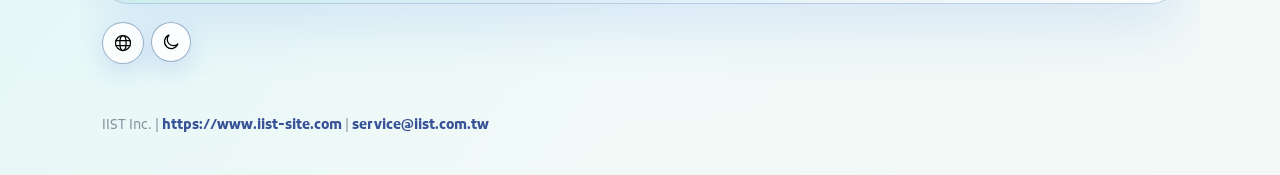
==== commit 67a666e3: "fix language logo safari" ====
--- a/index.html
+++ b/index.html
@@ -156,7 +156,7 @@
         </div>
       </section>
       <div class="bottom-controls">
-        <button class="control-toggle language-toggle" type="button" data-language-toggle aria-label="Switch language"><img class="control-icon" src="assets/icon-globe.svg" alt="" width="20" height="20"><span class="language-code" data-no-i18n>繁</span></button>
+        <button class="control-toggle language-toggle" type="button" data-language-toggle aria-label="Switch language"><img class="control-icon" src="assets/icon-globe.svg" alt="" width="20" height="20"></button>
         <button class="control-toggle theme-toggle" type="button" data-theme-toggle aria-label="Toggle light or dark mode"><img class="control-icon" src="assets/icon-moon.svg" alt="" width="20" height="20" data-theme-icon></button>
       </div>
     </main>
--- a/assets/style.css
+++ b/assets/style.css
@@ -207,15 +207,17 @@
 .event-pill {
   display: inline-flex;
   align-items: center;
-  gap: 6px;
+  justify-content: center;
+  gap: 8px;
   flex: 0 0 auto;
   border: 1px solid var(--border);
   background: var(--event-bg);
   color: var(--muted);
   border-radius: 999px;
-  padding: 7px 10px;
+  padding: 7px 12px 7px 10px;
   font-size: 12px;
   font-weight: 720;
+  line-height: 1;
 }
 
 .event-pill:hover,
@@ -323,9 +325,12 @@
 }
 
 .action-icon {
+  display: block;
   width: 18px;
   height: 18px;
   flex: 0 0 auto;
+  object-fit: contain;
+  filter: var(--control-icon-filter);
 }
 
 .pdf-mark {
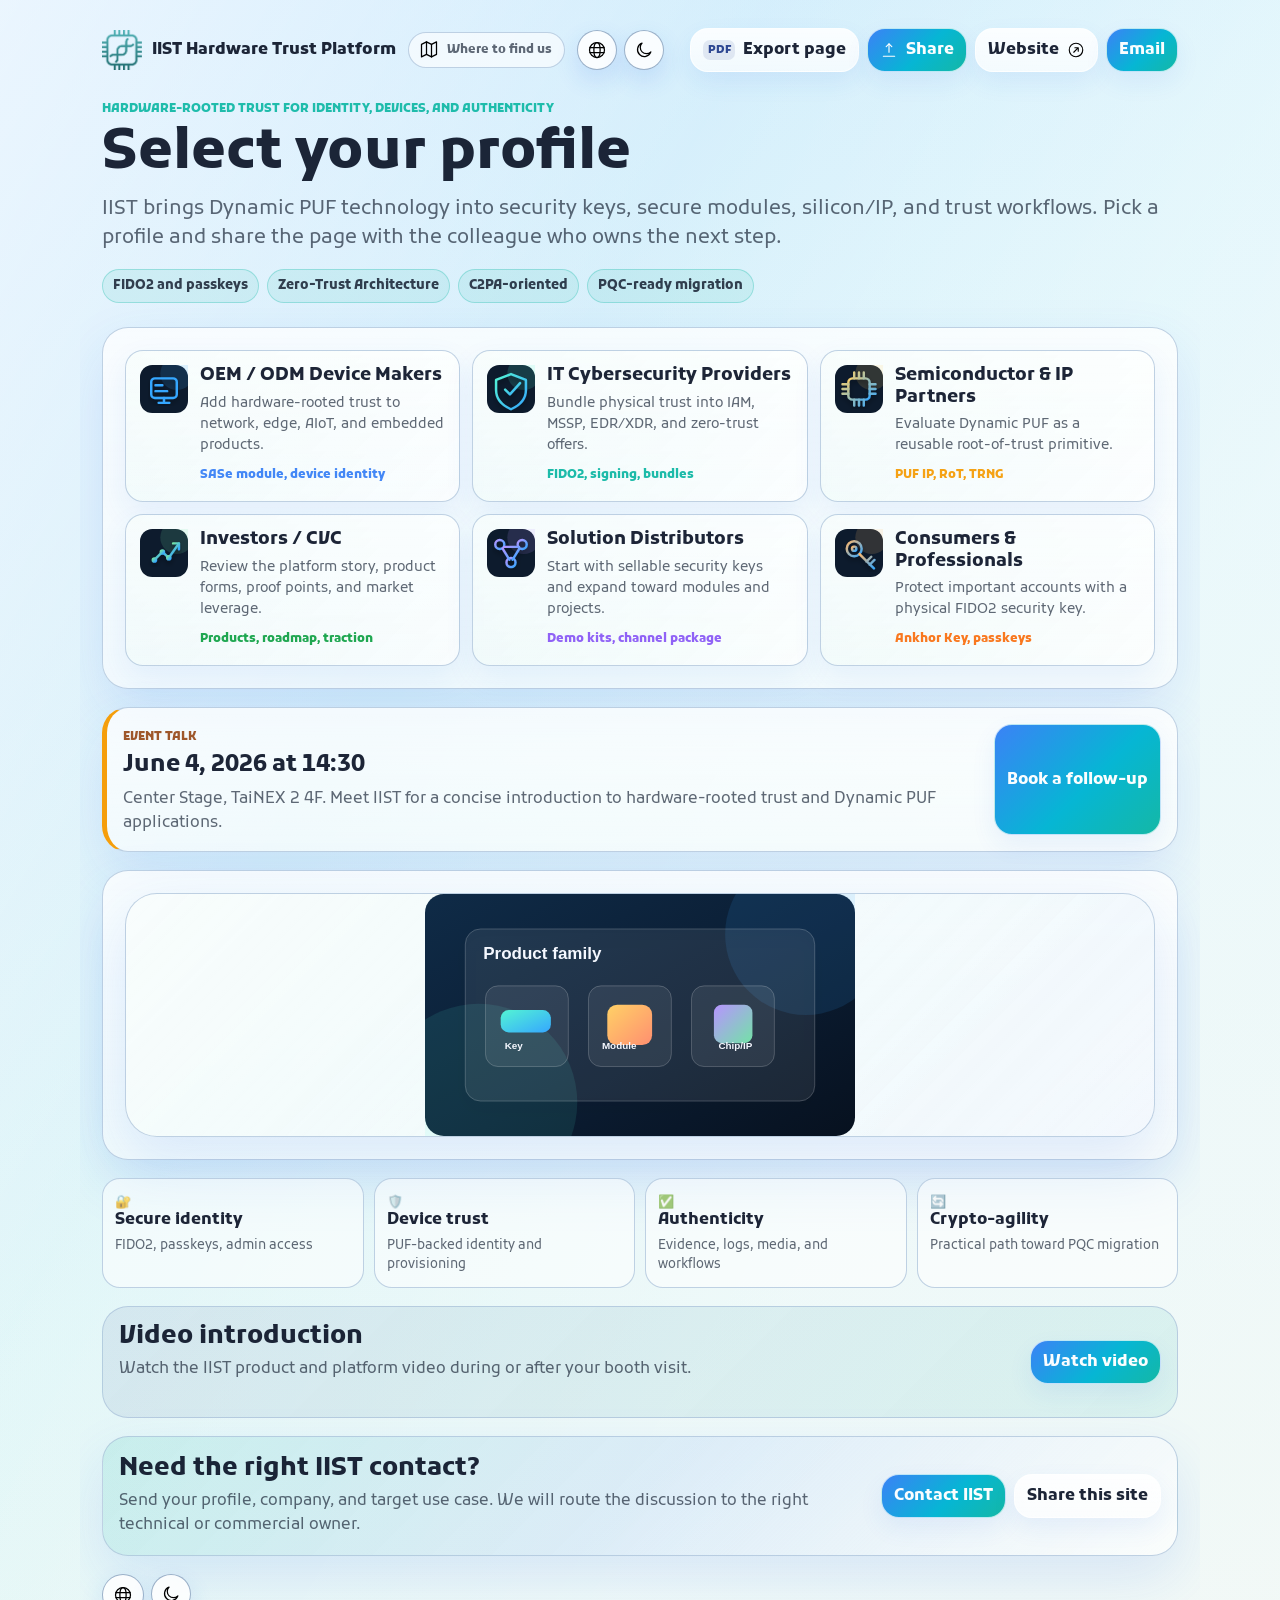
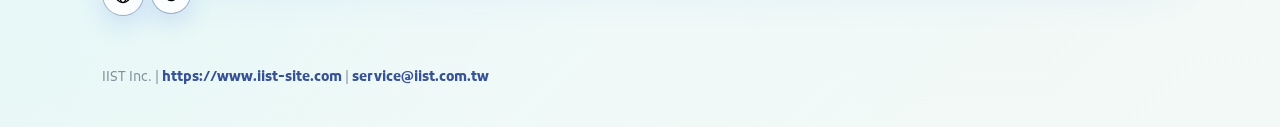
==== commit 3707b073: "fix css" ====
--- a/index.html
+++ b/index.html
@@ -20,16 +20,16 @@
         </a>
         <a class="event-pill" href="pages/where-to-find-us.html" aria-label="Where to find IIST at COMPUTEX 2026" title="Where to find us"><img class="event-icon control-icon" src="assets/icon-map.svg" alt="" width="18" height="18">Where to find us</a>
         <div class="header-controls" aria-label="Display controls">
-          <button class="control-toggle language-toggle" type="button" data-language-toggle aria-label="Switch language"><img class="control-icon" src="assets/icon-globe.svg" alt="" width="20" height="20"><span class="language-code" data-no-i18n>繁</span></button>
+          <button class="control-toggle language-toggle" type="button" data-language-toggle aria-label="Switch language"><img class="control-icon" src="assets/icon-globe.svg" alt="" width="20" height="20"></button>
           <button class="control-toggle theme-toggle" type="button" data-theme-toggle aria-label="Toggle light or dark mode"><img class="control-icon" src="assets/icon-moon.svg" alt="" width="20" height="20" data-theme-icon></button>
         </div>
       </div>
       <nav class="page-actions" aria-label="Page actions">
-        <button class="action primary" type="button" data-print-page>
+        <button class="action secondary" type="button" data-print-page>
           <span class="pdf-mark" aria-hidden="true">PDF</span>
           Export page
         </button>
-        <button class="action secondary" type="button" data-share-page aria-describedby="share-status">
+        <button class="action primary" type="button" data-share-page aria-describedby="share-status">
           <img class="action-icon" src="assets/icon-share.svg" alt="" width="18" height="18">
           Share
         </button>
@@ -37,7 +37,7 @@
           Website
           <img class="action-icon" src="assets/icon-external.svg" alt="" width="18" height="18">
         </a>
-        <a class="button-link secondary" href="mailto:service@iist.com.tw?subject=COMPUTEX%202026%20IIST%20Inquiry">Email</a>
+        <a class="button-link primary" href="mailto:service@iist.com.tw?subject=COMPUTEX%202026%20IIST%20Inquiry">Email</a>
       </nav>
     </header>
 
--- a/assets/style.css
+++ b/assets/style.css
@@ -267,6 +267,11 @@
   color: var(--on-accent);
 }
 
+.action.primary .action-icon,
+.button-link.primary .action-icon {
+  filter: invert(1);
+}
+
 .action.secondary,
 .button-link.secondary {
   background: var(--control-bg);
@@ -298,8 +303,9 @@
 }
 
 .language-toggle {
-  min-width: 46px;
-  padding: 0 10px;
+  min-width: 40px;
+  max-width: 40px;
+  padding: 0;
 }
 
 .theme-toggle {
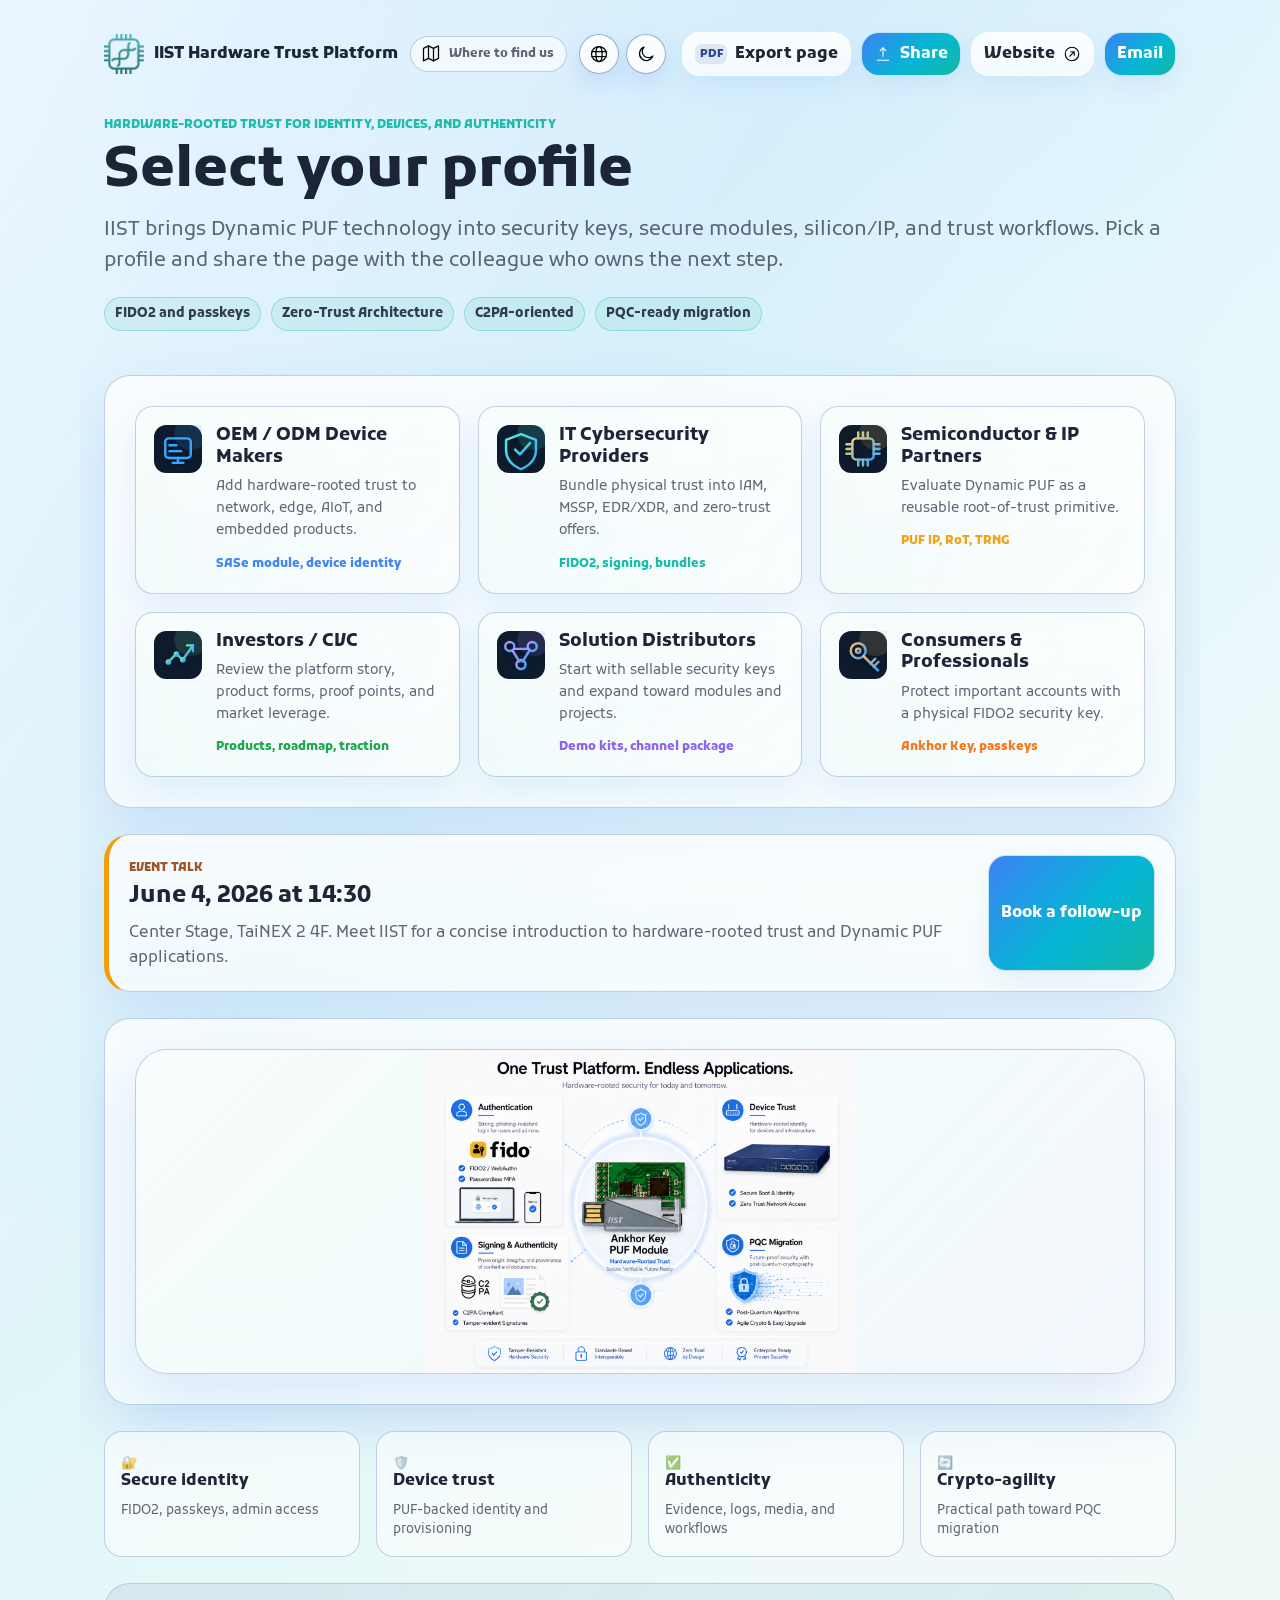
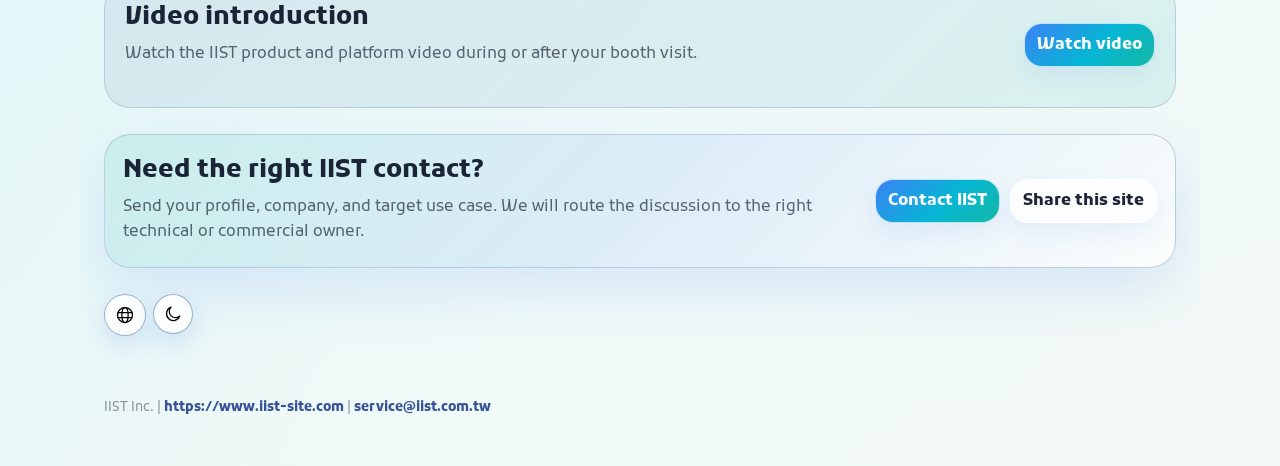
==== commit cf272eae: "add real images 1" ====
--- a/index.html
+++ b/index.html
@@ -124,7 +124,7 @@
       <section class="content-band desktop-product-band" aria-label="IIST product family overview">
         <div class="section-inner">
           <figure class="hero-visual wide">
-            <img src="assets/visual-products.svg" alt="IIST product family overview">
+            <img src="assets/visual-use-cases.png" alt="IIST product family overview">
           </figure>
         </div>
       </section>
--- a/assets/style.css
+++ b/assets/style.css
@@ -164,16 +164,16 @@
 .page-shell {
   width: min(1120px, 100%);
   margin: 0 auto;
-  padding: 12px 14px 28px;
+  padding: 16px 14px 34px;
   overflow-x: hidden;
 }
 
 .site-header {
   position: relative;
   display: grid;
-  gap: 10px;
+  gap: 14px;
   align-items: center;
-  padding: 4px 0 10px;
+  padding: 4px 0 16px;
 }
 
 .brand-row {
@@ -234,8 +234,10 @@
 .page-actions {
   display: grid;
   grid-template-columns: repeat(2, minmax(0, 1fr));
-  gap: 8px;
+  gap: 10px;
   width: 100%;
+  min-width: 0;
+  max-width: 100%;
 }
 
 .action,
@@ -253,6 +255,7 @@
   padding: 9px 12px;
   box-shadow: 0 10px 24px rgba(37, 99, 235, 0.08);
   min-width: 0;
+  max-width: 100%;
   white-space: nowrap;
 }
 
@@ -360,8 +363,8 @@
 
 .hero {
   display: grid;
-  gap: 18px;
-  padding: 12px 0 6px;
+  gap: 22px;
+  padding: 18px 0 12px;
 }
 
 .home-hero {
@@ -374,7 +377,7 @@
 }
 
 .eyebrow {
-  margin: 0 0 8px;
+  margin: 0 0 10px;
   color: rgba(var(--accent-rgb), 0.95);
   font-size: 12px;
   font-weight: 820;
@@ -419,10 +422,10 @@
 }
 
 .lede {
-  margin: 12px 0 0;
+  margin: 14px 0 0;
   color: var(--muted);
   font-size: 18px;
-  line-height: 1.46;
+  line-height: 1.56;
 }
 
 .hero-visual {
@@ -448,8 +451,8 @@
 .chip-row {
   display: flex;
   flex-wrap: wrap;
-  gap: 8px;
-  margin-top: 16px;
+  gap: 10px;
+  margin-top: 20px;
 }
 
 .chip {
@@ -469,7 +472,7 @@
 .contact-band,
 .content-band {
   width: 100%;
-  margin: 18px 0;
+  margin: 26px 0;
   border: 1px solid var(--border);
   background: var(--panel-bg);
   border-radius: var(--radius-lg);
@@ -477,9 +480,9 @@
 }
 
 .talk-band {
-  padding: 16px;
-  display: grid;
-  gap: 14px;
+  padding: 20px;
+  display: grid;
+  gap: 18px;
   border-left: 5px solid var(--warm);
 }
 
@@ -499,18 +502,19 @@
 }
 
 .talk-band p {
-  margin: 8px 0 0;
+  margin: 10px 0 0;
   color: var(--muted);
+  line-height: 1.58;
 }
 
 .section-inner {
-  padding: 18px 16px;
+  padding: 22px 18px;
 }
 
 .section-head {
   display: grid;
-  gap: 8px;
-  margin-bottom: 14px;
+  gap: 10px;
+  margin-bottom: 20px;
 }
 
 .section-head p {
@@ -523,7 +527,7 @@
 .asset-grid,
 .quick-grid {
   display: grid;
-  gap: 12px;
+  gap: 16px;
 }
 
 .persona-card,
@@ -532,19 +536,19 @@
 .quick-card {
   position: relative;
   display: grid;
-  gap: 10px;
+  gap: 12px;
   min-width: 0;
   border: 1px solid var(--border);
   background: var(--card-bg);
   border-radius: var(--radius-md);
-  padding: 14px;
+  padding: 18px;
   box-shadow: 0 12px 30px rgba(37, 99, 235, 0.08);
 }
 
 .persona-card {
   grid-template-columns: 50px 1fr;
   align-items: start;
-  min-height: 152px;
+  min-height: 164px;
 }
 
 .persona-card:hover {
@@ -562,14 +566,15 @@
 .value-card p,
 .asset-card p,
 .quick-card p {
-  margin: 6px 0 0;
+  margin: 8px 0 0;
   color: var(--muted);
   font-size: 14px;
+  line-height: 1.58;
 }
 
 .card-kicker {
   display: inline-flex;
-  margin-top: 10px;
+  margin-top: 12px;
   color: rgba(var(--card-rgb, 20, 184, 166), 0.96);
   font-size: 12px;
   font-weight: 780;
@@ -578,16 +583,16 @@
 .focus-strip {
   display: grid;
   grid-template-columns: repeat(2, minmax(0, 1fr));
-  gap: 10px;
-  margin: 18px 0;
+  gap: 14px;
+  margin: 26px 0;
 }
 
 .focus-item {
-  min-height: 92px;
+  min-height: 106px;
   border: 1px solid var(--border);
   border-radius: var(--radius-md);
   background: var(--surface-soft);
-  padding: 12px;
+  padding: 16px;
 }
 
 .focus-item strong {
@@ -596,30 +601,31 @@
 
 .focus-item span {
   display: block;
-  margin-top: 4px;
+  margin-top: 8px;
   color: var(--muted);
   font-size: 13px;
 }
 
 .media-band {
   display: grid;
-  gap: 12px;
+  gap: 18px;
   align-items: center;
-  margin: 18px 0;
-  padding: 16px;
+  margin: 26px 0;
+  padding: 20px;
   border: 1px solid var(--border);
   border-radius: var(--radius-lg);
   background: var(--media-bg);
 }
 
 .media-band p {
-  margin: 6px 0 0;
+  margin: 10px 0 0;
   color: var(--muted);
+  line-height: 1.58;
 }
 
 .video-layout {
   display: grid;
-  gap: 18px;
+  gap: 24px;
 }
 
 .video-frame {
@@ -641,17 +647,18 @@
 
 .map-layout {
   display: grid;
+  gap: 22px;
+}
+
+.map-card {
+  display: grid;
   gap: 14px;
 }
 
-.map-card {
-  display: grid;
-  gap: 10px;
-}
-
 .map-card p {
-  margin: 6px 0 0;
+  margin: 8px 0 0;
   color: var(--muted);
+  line-height: 1.58;
 }
 
 .map-image-link {
@@ -673,20 +680,20 @@
 
 .back-link {
   display: inline-flex;
-  margin: 6px 0 4px;
+  margin: 10px 0 6px;
   color: var(--muted);
   font-weight: 680;
 }
 
 .bottom-back {
-  margin: 0 0 8px;
+  margin: 4px 0 12px;
 }
 
 .bottom-controls {
   display: flex;
   justify-content: flex-start;
   gap: 7px;
-  margin: 12px 0 6px;
+  margin: 18px 0 8px;
 }
 
 .bottom-controls .language-toggle {
@@ -702,13 +709,13 @@
 
 .split-band {
   display: grid;
-  gap: 18px;
+  gap: 24px;
 }
 
 .check-list {
   display: grid;
-  gap: 9px;
-  margin: 12px 0 0;
+  gap: 12px;
+  margin: 16px 0 0;
   padding: 0;
   list-style: none;
 }
@@ -745,27 +752,28 @@
 }
 
 .contact-band {
-  padding: 18px 16px;
-  display: grid;
-  gap: 14px;
+  padding: 22px 18px;
+  display: grid;
+  gap: 20px;
   align-items: center;
   background: var(--contact-bg);
 }
 
 .contact-band p {
-  margin: 6px 0 0;
+  margin: 10px 0 0;
   color: var(--muted);
+  line-height: 1.58;
 }
 
 .contact-actions {
   display: grid;
-  gap: 8px;
+  gap: 10px;
 }
 
 .site-footer {
   display: grid;
-  gap: 8px;
-  padding: 18px 0 4px;
+  gap: 10px;
+  padding: 24px 0 4px;
   color: var(--quiet);
   font-size: 13px;
 }
@@ -817,6 +825,18 @@
     width: min(100%, calc(100vw - 28px));
   }
 
+  .page-actions .action,
+  .page-actions .button-link {
+    gap: 6px;
+    padding-inline: 8px;
+    font-size: 15px;
+  }
+
+  .page-actions .action-icon {
+    width: 16px;
+    height: 16px;
+  }
+
   .brand {
     width: 100%;
   }
@@ -866,7 +886,7 @@
 
 @media (min-width: 700px) {
   .page-shell {
-    padding: 18px 22px 36px;
+    padding: 22px 24px 44px;
   }
 
   .site-header {
@@ -884,7 +904,9 @@
   .hero {
     grid-template-columns: minmax(0, 1fr) 38%;
     align-items: center;
-    padding-top: 18px;
+    gap: 28px;
+    padding-top: 24px;
+    padding-bottom: 18px;
   }
 
   h1 {
@@ -899,12 +921,14 @@
   .contact-band,
   .media-band {
     grid-template-columns: minmax(0, 1fr) auto;
+    gap: 22px;
   }
 
   .persona-grid,
   .value-grid,
   .asset-grid {
     grid-template-columns: repeat(3, minmax(0, 1fr));
+    gap: 18px;
   }
 
   .quick-grid {
@@ -913,6 +937,7 @@
 
   .focus-strip {
     grid-template-columns: repeat(4, minmax(0, 1fr));
+    gap: 16px;
   }
 
   .split-band {
@@ -930,7 +955,7 @@
 
 @media (min-width: 980px) {
   .page-shell {
-    padding-top: 24px;
+    padding-top: 28px;
   }
 
   .persona-grid {
@@ -938,7 +963,7 @@
   }
 
   .section-inner {
-    padding: 22px;
+    padding: 30px;
   }
 }
 
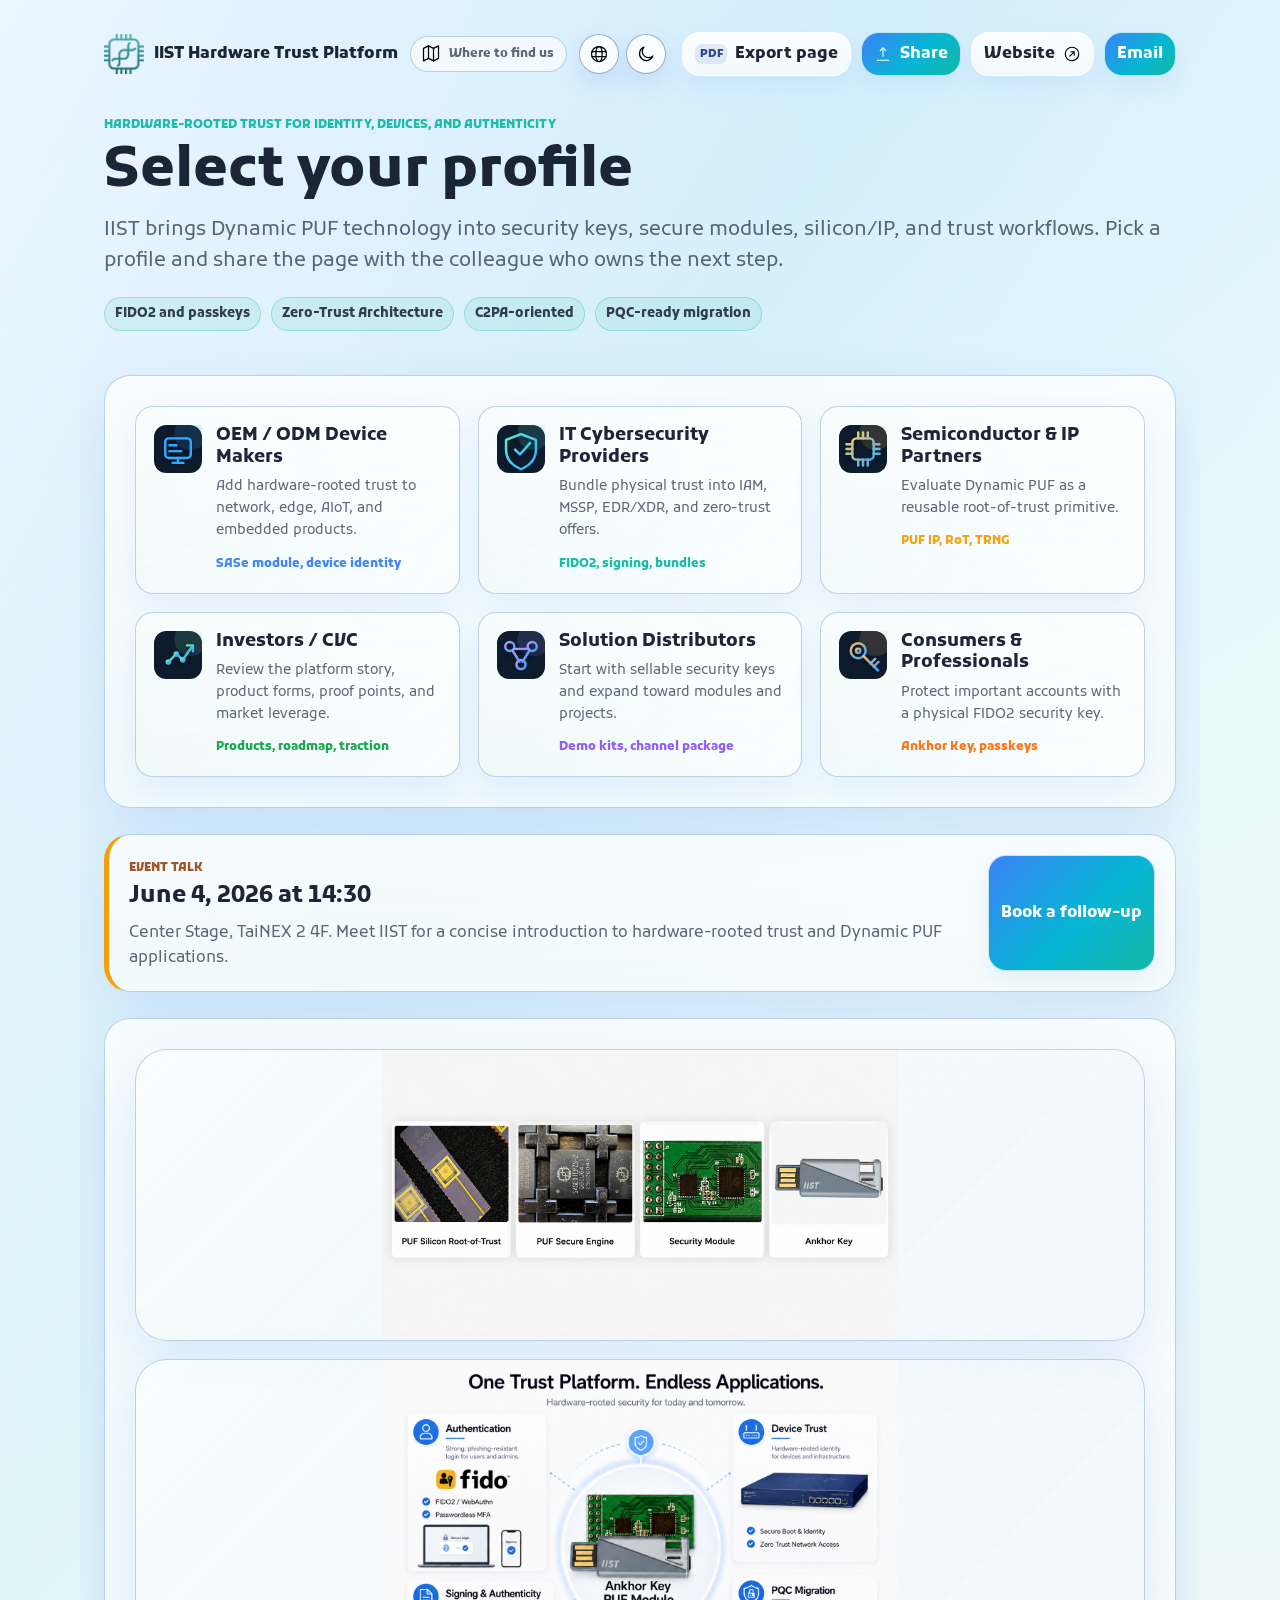
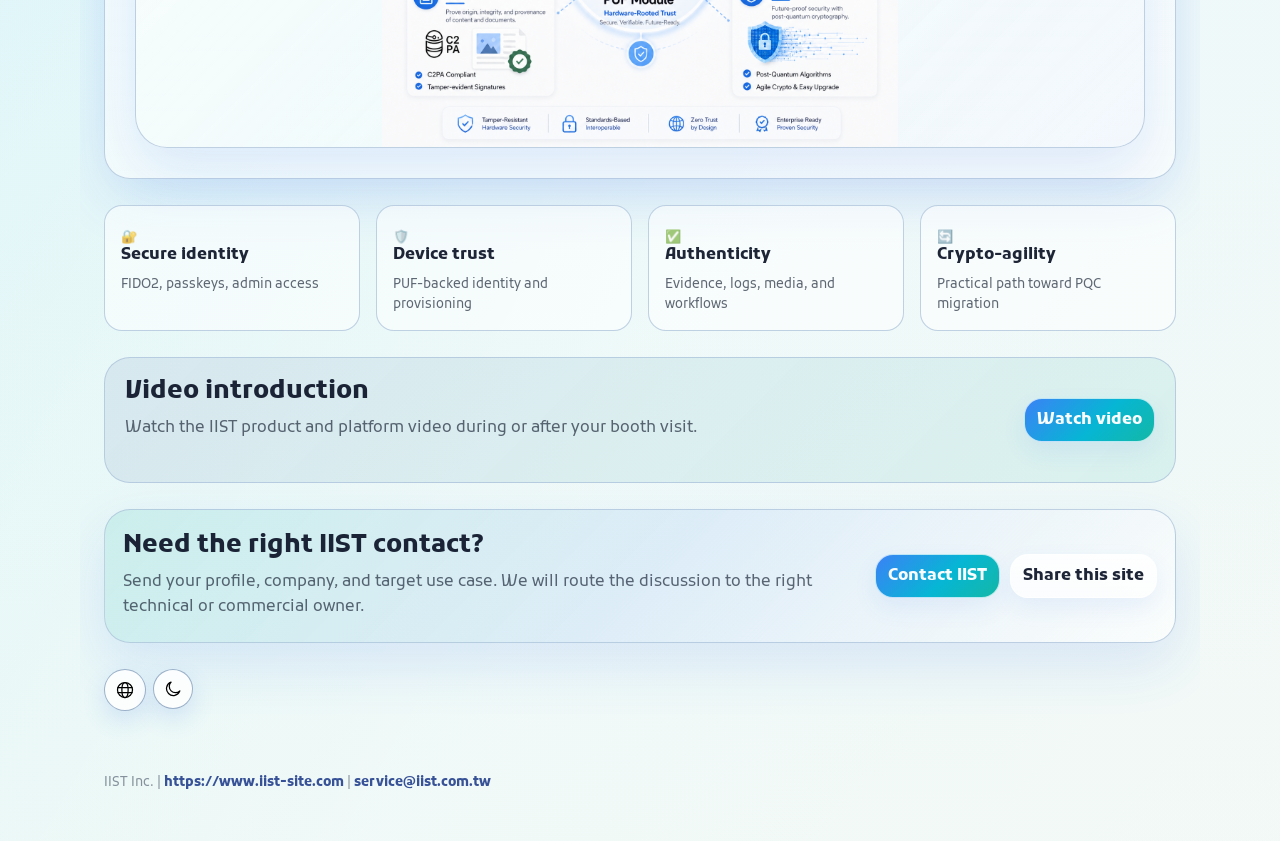
==== commit 29fd99ae: "add images 2" ====
--- a/index.html
+++ b/index.html
@@ -121,10 +121,13 @@
         <a class="button-link primary" href="mailto:service@iist.com.tw?subject=COMPUTEX%202026%20Center%20Stage%20Talk%20Follow-up">Book a follow-up</a>
       </section>
 
-      <section class="content-band desktop-product-band" aria-label="IIST product family overview">
-        <div class="section-inner">
+      <section class="content-band desktop-product-band" aria-label="IIST product and use case overview">
+        <div class="section-inner visual-stack">
           <figure class="hero-visual wide">
-            <img src="assets/visual-use-cases.png" alt="IIST product family overview">
+            <img src="assets/visual-products.png" alt="IIST product family overview">
+          </figure>
+          <figure class="hero-visual wide">
+            <img src="assets/visual-use-cases.png" alt="IIST use case overview">
           </figure>
         </div>
       </section>
--- a/assets/style.css
+++ b/assets/style.css
@@ -430,7 +430,7 @@
 
 .hero-visual {
   margin: 0;
-  min-height: 208px;
+  min-height: 250px;
   display: grid;
   place-items: center;
   border: 1px solid var(--border);
@@ -441,11 +441,11 @@
 }
 
 .hero-visual img {
-  width: min(260px, 76%);
+  width: min(312px, 86%);
 }
 
 .hero-visual.wide img {
-  width: min(430px, 94%);
+  width: min(516px, 96%);
 }
 
 .chip-row {
@@ -511,6 +511,11 @@
   padding: 22px 18px;
 }
 
+.visual-stack {
+  display: grid;
+  gap: 18px;
+}
+
 .section-head {
   display: grid;
   gap: 10px;
@@ -739,7 +744,7 @@
 
 .asset-card img {
   width: 100%;
-  height: 140px;
+  height: 168px;
   object-fit: contain;
   border: 1px solid var(--border);
   border-radius: var(--radius-sm);
